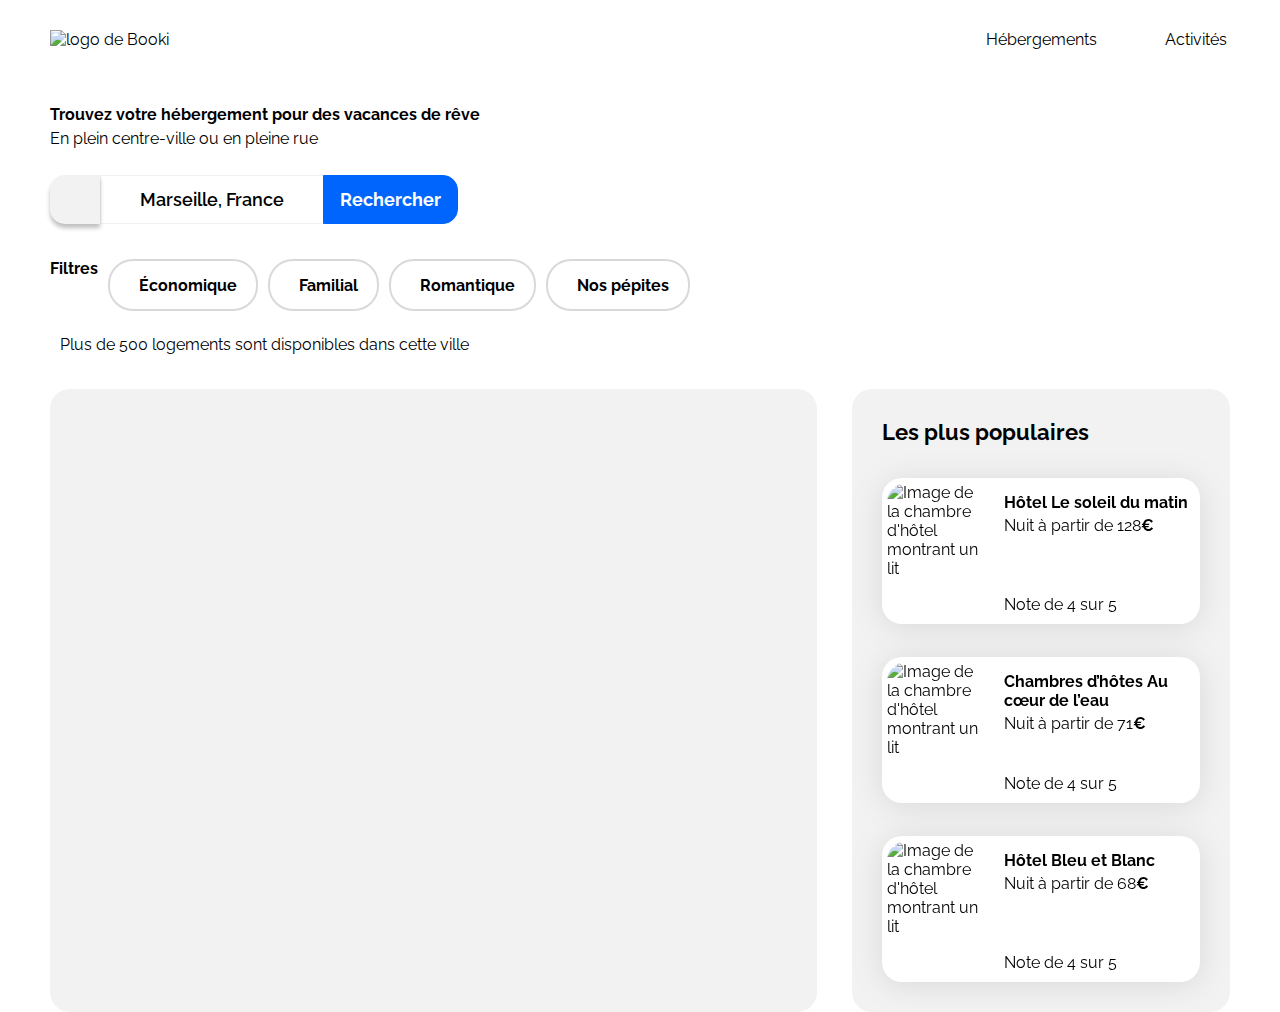
==== index.html @ de2d7300 "projet booki avec nav et hero" ====
<!DOCTYPE html>
<html lang="fr">
  <head>
    <meta charset="UTF-8" />
    <meta name="viewport" content="width=device-width, initial-scale=1.0" />
    <title>Booki</title>
    <link rel="preconnect" href="https://fonts.googleapis.com" />
    <link rel="preconnect" href="https://fonts.gstatic.com" crossorigin />
    <link
      href="https://fonts.googleapis.com/css2?family=Raleway:wght@400;500;700&display=swap"
      rel="stylesheet"
    />
    <link
      rel="stylesheet"
      href="https://cdnjs.cloudflare.com/ajax/libs/font-awesome/6.2.1/css/all.min.css"
      integrity="sha512-MV7K8+y+gLIBoVD59lQIYicR65iaqukzvf/nwasF0nqhPay5w/9lJmVM2hMDcnK1OnMGCdVK+iQrJ7lzPJQd1w=="
      crossorigin="anonymous"
      referrerpolicy="no-referrer"
    />
    <link rel="stylesheet" href="./css/style.css" />
  </head>

  <body>
    <div class="main-container">
      <header>
  <div class="logo-container">
    <img class="logo" src="images/logo/Booki.png" alt="logo de Booki" />
  </div>
    <nav>
      <a href="#">Hébergements</a>
      <a href="#">Activités</a>
    </nav>
</header>


      <main>
        <section class="hero">
          <div>
            <div class="hero-p">
              <p>
                <strong
                  >Trouvez votre hébergement pour des vacances de rêve</strong
                >
                <br />
                En plein centre-ville ou en pleine rue
              </p>
            </div>
            <div class="main-search-bar">
              <form action="get" class="searchbar" id="hero-form">
                <div class="search-bar-location">
                  <i
                    class="fa-solid fa-location-dot"
                    style="color: #000000"
                  ></i>
                </div>
                <div class="search-bar">
                  <input
                    class="search-input"
                    type="text"
                    id="search-input"
                    placeholder="Marseille, France"
                  />
                </div>
                <div class="search-button">
                  <button type="submit" class="search-bar-button">
                    <span>Rechercher</span>
                    <i class="fa-solid fa-magnifying-glass"></i>
                  </button>
                </div>
              </form>
            </div>
            <div class="filter">
              <div>
                <p><strong>Filtres</strong></p>
              </div>
              <div class="filter-element">
                <i
                  class="fa-solid fa-money-bill-wave"
                  style="color: #0065fc"
                ></i>
                <p><strong>Économique</strong></p>
              </div>
              <div class="filter-element">
                <i class="fa-solid fa-person" style="color: #0065fc"></i>
                <p><strong>Familial</strong></p>
              </div>
              <div class="filter-element">
                <i class="fa-solid fa-heart" style="color: #0065fc"></i>
                <p><strong>Romantique</strong></p>
              </div>
              <div class="filter-element">
                <i class="fa-solid fa-fire" style="color: #0065fc"></i>
                <p><strong>Nos pépites</strong></p>
              </div>
            </div>
          </div>
          <div class="filter-end">
            <i class="fa-solid fa-circle-info" style="color: #0065fc"></i>
            <p>Plus de 500 logements sont disponibles dans cette ville</p>
          </div>
        </section>
        <div class="hebergements-and-populaires">
          <section class="hebergements"></section>
          <section class="populaires">
            <div class="populaires-title">
              <h2 class="section-title">Les plus populaires</h2>
              <i class="fa-solid fa-chart-line" aria-hidden="true"></i>
            </div>
            <div class="populaires-cards">
              <article class="card">
                <img
                  src="./images/hebergements/emile-guillemot.jpg"
                  alt="Image de la chambre d'hôtel montrant un lit"
                />
                <div class="card-content">
                  <div class="card-txt">
                    <h3 class="card-title">Hôtel Le soleil du matin</h3>
                    <p class="card-subtitle">
                      Nuit à partir de 128<span class="euro">€</span>
                    </p>
                  </div>
                  <div class="card-rating">
                    <i class="fa-xs fa-solid fa-star" aria-hidden="true"></i>
                    <i class="fa-xs fa-solid fa-star" aria-hidden="true"></i>
                    <i class="fa-xs fa-solid fa-star" aria-hidden="true"></i>
                    <i class="fa-xs fa-solid fa-star" aria-hidden="true"></i>
                    <i
                      class="fa-xs fa-solid fa-star neutral-star"
                      aria-hidden="true"
                    ></i>
                    <span class="sr-only">Note de 4 sur 5</span>
                  </div>
                </div>
              </article>
              <article class="card">
                <img
                  src="./images/hebergements/aw-creative.jpg"
                  alt="Image de la chambre d'hôtel montrant un lit"
                />
                <div class="card-content">
                  <div class="card-txt">
                    <h3 class="card-title">
                      Chambres d’hôtes Au cœur de l’eau
                    </h3>
                    <p class="card-subtitle">
                      Nuit à partir de 71<span class="euro">€</span>
                    </p>
                  </div>
                  <div class="card-rating">
                    <i class="fa-xs fa-solid fa-star" aria-hidden="true"></i>
                    <i class="fa-xs fa-solid fa-star" aria-hidden="true"></i>
                    <i class="fa-xs fa-solid fa-star" aria-hidden="true"></i>
                    <i class="fa-xs fa-solid fa-star" aria-hidden="true"></i>
                    <i
                      class="fa-xs fa-solid fa-star neutral-star"
                      aria-hidden="true"
                    ></i>
                    <span class="sr-only">Note de 4 sur 5</span>
                  </div>
                </div>
              </article>
              <article class="card">
                <img
                  src="./images/hebergements/febrian-zakaria2.jpg"
                  alt="Image de la chambre d'hôtel montrant un lit"
                />
                <div class="card-content">
                  <div class="card-txt">
                    <h3 class="card-title">Hôtel Bleu et Blanc</h3>
                    <p class="card-subtitle">
                      Nuit à partir de 68<span class="euro">€</span>
                    </p>
                  </div>
                  <div class="card-rating">
                    <i class="fa-xs fa-solid fa-star" aria-hidden="true"></i>
                    <i class="fa-xs fa-solid fa-star" aria-hidden="true"></i>
                    <i class="fa-xs fa-solid fa-star" aria-hidden="true"></i>
                    <i class="fa-xs fa-solid fa-star" aria-hidden="true"></i>
                    <i
                      class="fa-xs fa-solid fa-star neutral-star"
                      aria-hidden="true"
                    ></i>
                    <span class="sr-only">Note de 4 sur 5</span>
                  </div>
                </div>
              </article>
            </div>
          </section>
        </div>
      </main>
      <footer></footer>
    </div>
  </body>
</html>
---- css/style.css ----
/****** General ***********/
* {
    font-family: 'Raleway', sans-serif;
    padding: 0;
    margin: 0;
}

:root {
    --main-color: #0065FC;
    --main-bg-color: #F2F2F2;
    --filter-bg-color: #DEEBFF;
}

.fa-solid {
    color: var(--main-color);
}

body {
    display: flex;
    justify-content: center;
}

.main-container {
    width: 100%;
    max-width: 1440px;
    padding: 0 50px;
    box-sizing: border-box;
}

.section-title {
    margin: 0;
    font-size: 22px;
}

.card {
    background-color: white;
    border-radius: 20px;
    padding: 5px;
    filter: drop-shadow(0px 3px 15px rgba(0, 0, 0, 0.1));
}

.card img {
    object-fit: cover;
}

.card-title {
    font-size: 16px;
}

.euro {
    font-weight: 700;
}

.neutralStar {
    color: var(--main-bg-color)
}

/****** Header ***********/

header {
    display: flex;
    justify-content: space-between;
    align-items: center;
    height: 4.938rem;
    padding-bottom: 1.5rem;
}

.logo-container {
    margin-right: 20px;
}

.logo {
    width: 100px;
}

nav {
    display: flex;
    align-items: flex-start;
    width: 244px;
}

nav a {
    
    text-decoration: none;
    color: black;
    margin-right: 4.25rem;
    position: relative;
    display: inline;

}

nav a:hover {
    color: var(--main-color);
    border-top: 2px solid var(--main-color);
}

/****** Hero ***********/

.hero-p {
    line-height: 1.5;
    padding-bottom: 1.5rem;
}

#hero-form {
    display: flex;
    border: none;
    outline: none;
}

.main-search-bar {
    padding-bottom: 2.188rem;
}

.search-bar {
    display: flex;
    background: var(--white, #FFF);
    border: none;
    
}

.search-bar-location {
    width: 50px;
    display: flex;
    border-radius: 15px 0 0 15px;
    background-color: var(--main-bg-color, #FFF);
    align-items: center;
    border-right: none;
    justify-content: center;
    box-shadow: 0px 4px 4px rgba(0, 0, 0, 0.25);
    z-index: 1;

}

.search-bar-button {
    display: flex;
    height: 3.0625rem;
    padding: 0.9375rem 1rem;
    align-items: center;
    gap: 0.625rem;
    font-size: 1.125rem;
    font-weight: bold;
    color: var(--white, #FFF);
    border-radius: 0rem 0.9375rem 0.9375rem 0rem;
    border: 1px solid var(--blue, #0065FC);
    background: var(--blue, #0065FC);
}

.search-input {
    font-size: 18px;
    font-weight: 600;
    border: 1px solid var(--main-bg-color);
    border-right: none;
}

.search-button i {
    display: none;
}

.search-input::placeholder {
    color: black;
    opacity: 1;
    text-align: center;
  }
  
/*input[placeholder="Marseille, France"]::placeholder {
    color: var(--black, #000) !important;
    text-align: center;
    font-size: 1.125rem;
    font-style: normal;
    font-weight: 700;
    line-height: normal;
    padding: 9px;
    box-sizing: border-box;
  }
  */
.filter {
    display: flex;
    gap: 10px;
    padding-bottom: 1.5rem;
}

.filter-element {
    display: inline-flex;
    align-items: center;
    padding: 0.25rem 1.1875rem;
    gap: 0.625rem;
    border-radius: 1.5625rem;
    border: 2px solid var(--grey-tint-2, #D9D9D9);
    height: 2.5rem;

}

.filter-end {
    display: flex;
    align-items: center;
    gap: 0.625rem;
    padding-bottom: 2.188rem;
}
/****** Hebergements And Populaires ***********/
.hebergements-and-populaires {
    display: flex;
    justify-content: space-between;
}

.hebergements-and-populaires section {
    background-color: var(--main-bg-color);
    border-radius: 20px;
    padding: 30px;
    box-sizing: border-box;
}

/****** Hebergements ***********/
.hebergements {
    width: 65%;
}

/****** Populaires ***********/
.populaires {
    width: 32%;
}

.populaires-title {
    display: flex;
    justify-content: space-between;
    align-items: center;
}

.populaires-cards .card {
    display: flex;
    margin-top: 33px;
}

.populaires-cards img {
    width: 33%;
    height: 136px;
    border-top-left-radius: 20px;
    border-bottom-left-radius: 20px;
}

.populaires-cards .card-content {
    width: 67%;
    padding-left: 15px;
    display: flex;
    flex-direction: column;
    justify-content: space-between;
    box-sizing: border-box;
}

.populaires-cards .card-title {
    margin-top: 10px;
    margin-bottom: 4px;
}

.populaires-cards .card-subtitle {
    margin: 0;
}

.populaires-cards .card-rating {
    margin-bottom: 5px;
}




/* Le code ci-dessous correspond à la version responsive uniquement */

/****** Media queries ***********/
/* Medium devices (tablets, less/equal than 1024px) */
@media (max-width: 1024px) {
    .hebergements-and-populaires {
        flex-direction: column;
    }

    .hebergements {
        width: 100%;
    }

    .populaires {
        width: 100%;
        margin-top: 50px;
    }

    .populaires-cards {
        display: flex;
        flex-direction: row;
        justify-content: space-between;
    }

    .populaires-cards .card {
        width: 30%;
    }

    .populaires-cards .card-title {
        font-size: 14px;
    }

    .populaires-cards .card-subtitle {
        font-size: 13px;
    }
}

/* Small devices (phones, less than 768px) */
@media (max-width: 767.98px) {
    /* ... */
}
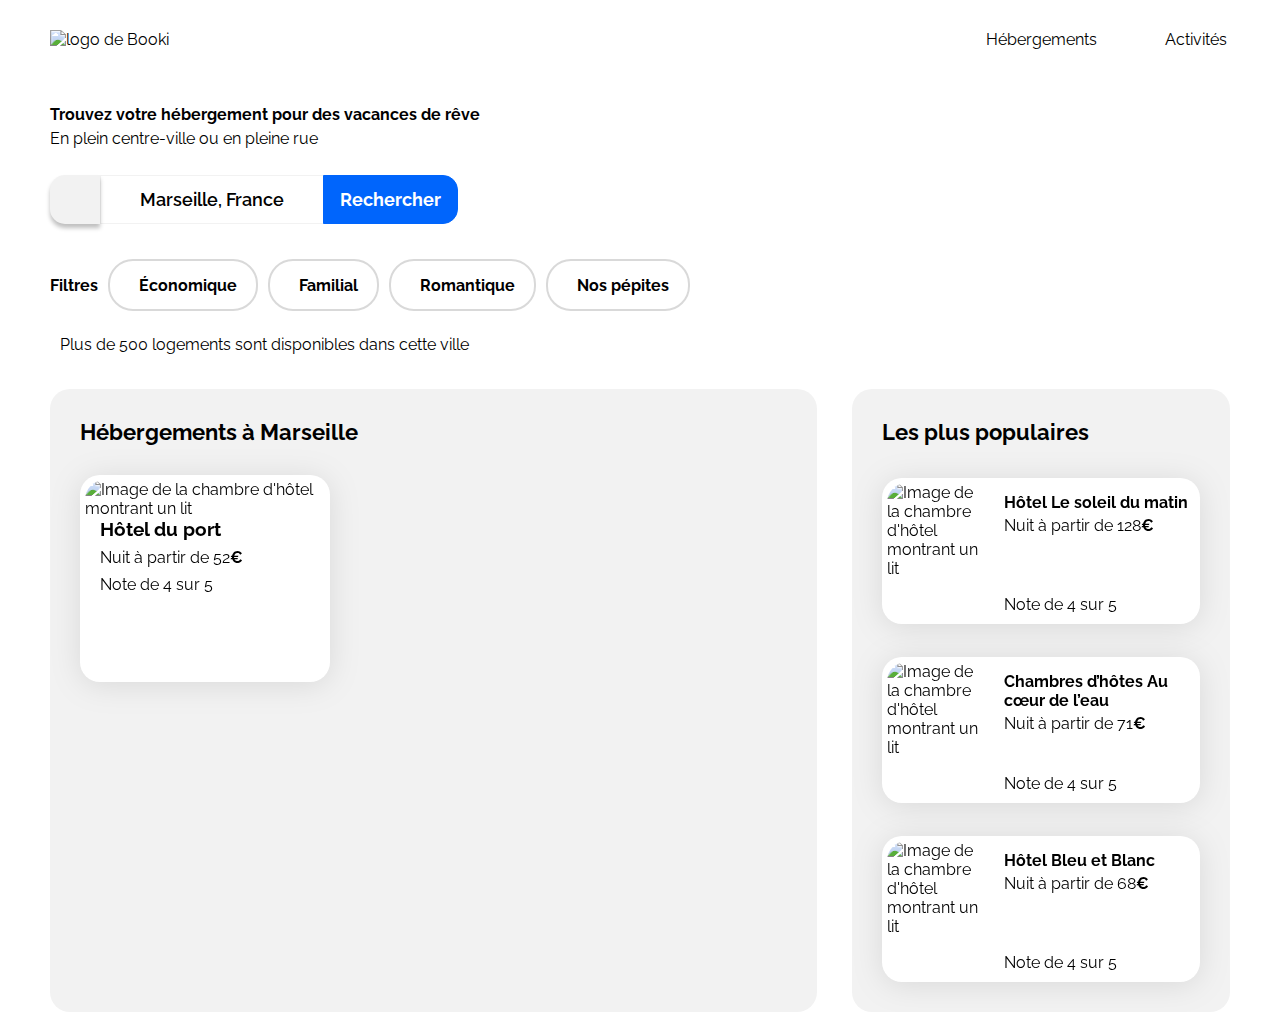
==== commit 84d14147: "add 1 item hebergement" ====
--- a/index.html
+++ b/index.html
@@ -32,7 +32,6 @@
     </nav>
 </header>
 
-
       <main>
         <section class="hero">
           <div>
@@ -99,8 +98,41 @@
             <p>Plus de 500 logements sont disponibles dans cette ville</p>
           </div>
         </section>
+
         <div class="hebergements-and-populaires">
-          <section class="hebergements"></section>
+          <section class="hebergements">
+            <div class="hebergements-title">
+              <h2 class="section-title">Hébergements à Marseille</h2>
+            </div>
+            <div class="hebergements-card">
+              <article class="hebergements-content">
+                <img
+                  src="./images/hebergements/fred-kleber.jpg"
+                  alt="Image de la chambre d'hôtel montrant un lit"
+                />
+                <div class="hebergements-car-content">
+                  <div class="hebergements-card-txt">
+                    <h3 class="hebergements-card-title">Hôtel du port</h3>
+                    <p class="hebergements-card-subtitle">
+                      Nuit à partir de 52<span class="euro">€</span>
+                    </p>
+                  </div>
+                  <div class="card-rating">
+                    <i class="fa-xs fa-solid fa-star" aria-hidden="true"></i>
+                    <i class="fa-xs fa-solid fa-star" aria-hidden="true"></i>
+                    <i class="fa-xs fa-solid fa-star" aria-hidden="true"></i>
+                    <i class="fa-xs fa-solid fa-star" aria-hidden="true"></i>
+                    <i
+                      class="fa-xs fa-solid fa-star neutral-star"
+                      aria-hidden="true"
+                    ></i>
+                    <span class="sr-only">Note de 4 sur 5</span>
+                  </div>
+                </div>
+              </article>
+            </div>
+             
+          </section>
           <section class="populaires">
             <div class="populaires-title">
               <h2 class="section-title">Les plus populaires</h2>
@@ -176,10 +208,7 @@
                     <i class="fa-xs fa-solid fa-star" aria-hidden="true"></i>
                     <i class="fa-xs fa-solid fa-star" aria-hidden="true"></i>
                     <i class="fa-xs fa-solid fa-star" aria-hidden="true"></i>
-                    <i
-                      class="fa-xs fa-solid fa-star neutral-star"
-                      aria-hidden="true"
-                    ></i>
+                    <i class="fa-xs fa-solid fa-star neutral-star" aria-hidden="true"></i>
                     <span class="sr-only">Note de 4 sur 5</span>
                   </div>
                 </div>
@@ -188,7 +217,9 @@
           </section>
         </div>
       </main>
-      <footer></footer>
+      <footer>
+
+      </footer>
     </div>
   </body>
 </html>
--- a/css/style.css
+++ b/css/style.css
@@ -177,6 +177,7 @@
     display: flex;
     gap: 10px;
     padding-bottom: 1.5rem;
+    align-items: center;
 }
 
 .filter-element {
@@ -259,8 +260,44 @@
     margin-bottom: 5px;
 }
 
-
-
+.hebergements-title {
+    padding-bottom: 1.875rem;
+    display: flex;
+    justify-content: space-between;
+    align-items: center;
+}
+
+.hebergements-card {
+    width: 15.625rem;
+    height: 12.953rem;
+    background-color: white;
+    border-radius: 20px;
+    padding: 5px;
+    filter: drop-shadow(0px 3px 15px rgba(0, 0, 0, 0.1));
+    gap: 1.875rem;
+}
+
+.hebergements-card img {
+    width: 15.646rem;
+    height: 7.75rem;
+    border-radius: 20px 20px 0 0;
+    object-fit: cover;
+}
+
+.hebergements-car-content {
+    margin-left: 0.938rem;
+}
+
+.hebergements-card-txt, .hebergements-card-title, .hebergements-card-subtitle {
+    margin-bottom: 0.5rem; 
+  }
+
+.hebergements-card {
+    display: flex;
+    flex-direction: row;
+    justify-content: space-between;
+    box-sizing: border-box;
+}
 
 /* Le code ci-dessous correspond à la version responsive uniquement */
 
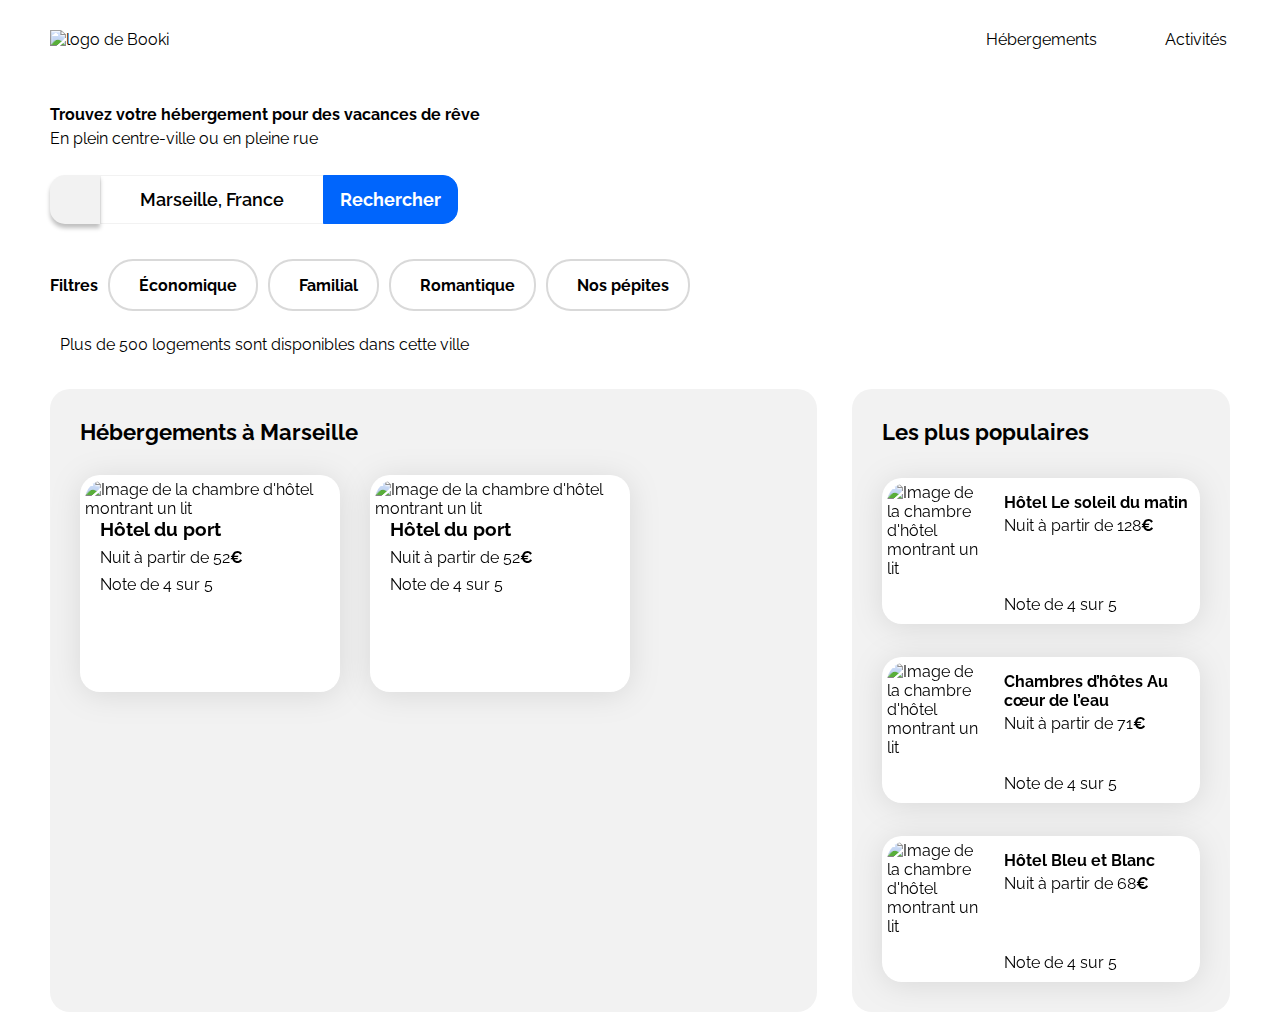
==== commit 3105ec20: "flex start with 2 box" ====
--- a/index.html
+++ b/index.html
@@ -23,14 +23,14 @@
   <body>
     <div class="main-container">
       <header>
-  <div class="logo-container">
-    <img class="logo" src="images/logo/Booki.png" alt="logo de Booki" />
-  </div>
-    <nav>
-      <a href="#">Hébergements</a>
-      <a href="#">Activités</a>
-    </nav>
-</header>
+        <div class="logo-container">
+          <img class="logo" src="images/logo/Booki.png" alt="logo de Booki" />
+        </div>
+        <nav>
+          <a href="#">Hébergements</a>
+          <a href="#">Activités</a>
+        </nav>
+      </header>
 
       <main>
         <section class="hero">
@@ -104,6 +104,7 @@
             <div class="hebergements-title">
               <h2 class="section-title">Hébergements à Marseille</h2>
             </div>
+        <div class="flex-card">
             <div class="hebergements-card">
               <article class="hebergements-content">
                 <img
@@ -131,8 +132,37 @@
                 </div>
               </article>
             </div>
-             
+
+            <div class="hebergements-card">
+              <article class="hebergements-content">
+                <img
+                  src="./images/hebergements/fred-kleber.jpg"
+                  alt="Image de la chambre d'hôtel montrant un lit"
+                />
+                <div class="hebergements-car-content">
+                  <div class="hebergements-card-txt">
+                    <h3 class="hebergements-card-title">Hôtel du port</h3>
+                    <p class="hebergements-card-subtitle">
+                      Nuit à partir de 52<span class="euro">€</span>
+                    </p>
+                  </div>
+                  <div class="card-rating">
+                    <i class="fa-xs fa-solid fa-star" aria-hidden="true"></i>
+                    <i class="fa-xs fa-solid fa-star" aria-hidden="true"></i>
+                    <i class="fa-xs fa-solid fa-star" aria-hidden="true"></i>
+                    <i class="fa-xs fa-solid fa-star" aria-hidden="true"></i>
+                    <i
+                      class="fa-xs fa-solid fa-star neutral-star"
+                      aria-hidden="true"
+                    ></i>
+                    <span class="sr-only">Note de 4 sur 5</span>
+                  </div>
+                </div>
+            </div>
+              </article>
+            </div>
           </section>
+
           <section class="populaires">
             <div class="populaires-title">
               <h2 class="section-title">Les plus populaires</h2>
@@ -208,7 +238,10 @@
                     <i class="fa-xs fa-solid fa-star" aria-hidden="true"></i>
                     <i class="fa-xs fa-solid fa-star" aria-hidden="true"></i>
                     <i class="fa-xs fa-solid fa-star" aria-hidden="true"></i>
-                    <i class="fa-xs fa-solid fa-star neutral-star" aria-hidden="true"></i>
+                    <i
+                      class="fa-xs fa-solid fa-star neutral-star"
+                      aria-hidden="true"
+                    ></i>
                     <span class="sr-only">Note de 4 sur 5</span>
                   </div>
                 </div>
@@ -217,9 +250,7 @@
           </section>
         </div>
       </main>
-      <footer>
-
-      </footer>
+      <footer></footer>
     </div>
   </body>
 </html>
--- a/css/style.css
+++ b/css/style.css
@@ -261,13 +261,14 @@
 }
 
 .hebergements-title {
+    width: 50.688rem;
     padding-bottom: 1.875rem;
-    display: flex;
-    justify-content: space-between;
     align-items: center;
 }
 
 .hebergements-card {
+    display: flex;
+    flex-wrap: wrap;
     width: 15.625rem;
     height: 12.953rem;
     background-color: white;
@@ -296,9 +297,18 @@
     display: flex;
     flex-direction: row;
     justify-content: space-between;
-    box-sizing: border-box;
-}
-
+}
+
+.hebergement-contents {
+    display: flex;
+    flex-direction: row;
+    justify-content: space-between;
+}
+
+.flex-card {
+    display: flex;
+    gap: 30px;
+}
 /* Le code ci-dessous correspond à la version responsive uniquement */
 
 /****** Media queries ***********/
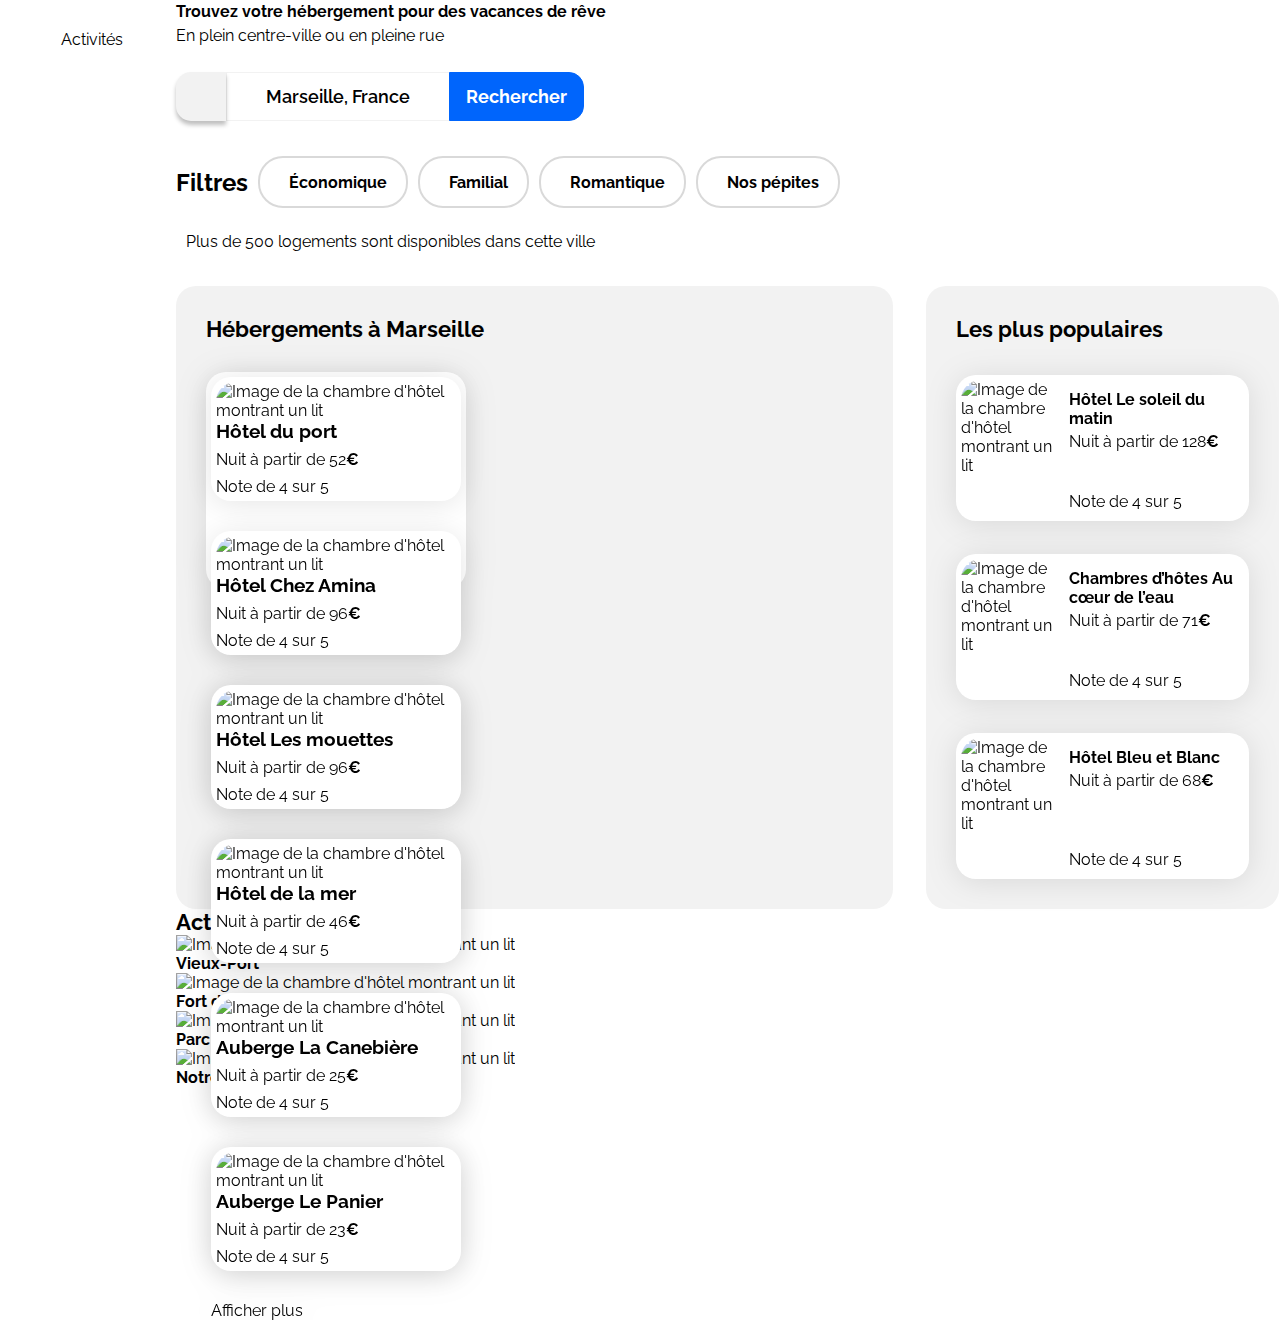
==== commit f19f7f0a: "desktop version" ====
--- a/index.html
+++ b/index.html
@@ -21,18 +21,18 @@
   </head>
 
   <body>
-    <div class="main-container">
-      <header>
-        <div class="logo-container">
-          <img class="logo" src="images/logo/Booki.png" alt="logo de Booki" />
-        </div>
-        <nav>
-          <a href="#">Hébergements</a>
-          <a href="#">Activités</a>
-        </nav>
-      </header>
-
-      <main>
+    <header>
+      <div class="logo-container">
+        <img class="logo" src="images/logo/Booki.png" alt="logo de Booki" />
+      </div>
+      <nav>
+        <a class="active" href="#">Hébergements</a>
+        <a href="#">Activités</a>
+      </nav>
+    </header>
+
+    <main>
+      <div class="main-container">
         <section class="hero">
           <div>
             <div class="hero-p">
@@ -69,9 +69,7 @@
               </form>
             </div>
             <div class="filter">
-              <div>
-                <p><strong>Filtres</strong></p>
-              </div>
+              <h2>Filtres</h2>
               <div class="filter-element">
                 <i
                   class="fa-solid fa-money-bill-wave"
@@ -94,7 +92,7 @@
             </div>
           </div>
           <div class="filter-end">
-            <i class="fa-solid fa-circle-info" style="color: #0065fc"></i>
+            <i class="fa-solid fa-info" style="color: #0065fc"></i>
             <p>Plus de 500 logements sont disponibles dans cette ville</p>
           </div>
         </section>
@@ -104,65 +102,164 @@
             <div class="hebergements-title">
               <h2 class="section-title">Hébergements à Marseille</h2>
             </div>
-        <div class="flex-card">
             <div class="hebergements-card">
-              <article class="hebergements-content">
+              <article class="card">
                 <img
                   src="./images/hebergements/fred-kleber.jpg"
                   alt="Image de la chambre d'hôtel montrant un lit"
                 />
-                <div class="hebergements-car-content">
-                  <div class="hebergements-card-txt">
+                <div class="card-content">
+                  <div class="card-txt">
                     <h3 class="hebergements-card-title">Hôtel du port</h3>
                     <p class="hebergements-card-subtitle">
                       Nuit à partir de 52<span class="euro">€</span>
                     </p>
                   </div>
-                  <div class="card-rating">
-                    <i class="fa-xs fa-solid fa-star" aria-hidden="true"></i>
-                    <i class="fa-xs fa-solid fa-star" aria-hidden="true"></i>
-                    <i class="fa-xs fa-solid fa-star" aria-hidden="true"></i>
-                    <i class="fa-xs fa-solid fa-star" aria-hidden="true"></i>
-                    <i
-                      class="fa-xs fa-solid fa-star neutral-star"
-                      aria-hidden="true"
-                    ></i>
-                    <span class="sr-only">Note de 4 sur 5</span>
-                  </div>
-                </div>
-              </article>
-            </div>
-
-            <div class="hebergements-card">
-              <article class="hebergements-content">
-                <img
-                  src="./images/hebergements/fred-kleber.jpg"
-                  alt="Image de la chambre d'hôtel montrant un lit"
-                />
-                <div class="hebergements-car-content">
-                  <div class="hebergements-card-txt">
-                    <h3 class="hebergements-card-title">Hôtel du port</h3>
-                    <p class="hebergements-card-subtitle">
-                      Nuit à partir de 52<span class="euro">€</span>
-                    </p>
-                  </div>
-                  <div class="card-rating">
-                    <i class="fa-xs fa-solid fa-star" aria-hidden="true"></i>
-                    <i class="fa-xs fa-solid fa-star" aria-hidden="true"></i>
-                    <i class="fa-xs fa-solid fa-star" aria-hidden="true"></i>
-                    <i class="fa-xs fa-solid fa-star" aria-hidden="true"></i>
-                    <i
-                      class="fa-xs fa-solid fa-star neutral-star"
-                      aria-hidden="true"
-                    ></i>
-                    <span class="sr-only">Note de 4 sur 5</span>
-                  </div>
-                </div>
-            </div>
-              </article>
+                  <div class="hebergements-card-rating">
+                    <i class="fa-xs fa-solid fa-star" aria-hidden="true"></i>
+                    <i class="fa-xs fa-solid fa-star" aria-hidden="true"></i>
+                    <i class="fa-xs fa-solid fa-star" aria-hidden="true"></i>
+                    <i class="fa-xs fa-solid fa-star" aria-hidden="true"></i>
+                    <i
+                      class="fa-xs fa-solid fa-star neutral-star"
+                      aria-hidden="true"
+                    ></i>
+                    <span class="sr-only">Note de 4 sur 5</span>
+                  </div>
+                </div>
+              </article>
+
+              <article class="card">
+                <img
+                  src="./images/hebergements/febrian-zakaria.jpg"
+                  alt="Image de la chambre d'hôtel montrant un lit"
+                />
+                <div class="card-content">
+                  <div class="card-txt">
+                    <h3 class="hebergements-card-title">Hôtel Chez Amina</h3>
+                    <p class="hebergements-card-subtitle">
+                      Nuit à partir de 96<span class="euro">€</span>
+                    </p>
+                  </div>
+                  <div class="hebergements-card-rating">
+                    <i class="fa-xs fa-solid fa-star" aria-hidden="true"></i>
+                    <i class="fa-xs fa-solid fa-star" aria-hidden="true"></i>
+                    <i class="fa-xs fa-solid fa-star" aria-hidden="true"></i>
+                    <i class="fa-xs fa-solid fa-star" aria-hidden="true"></i>
+                    <i
+                      class="fa-xs fa-solid fa-star neutral-star"
+                      aria-hidden="true"
+                    ></i>
+                    <span class="sr-only">Note de 4 sur 5</span>
+                  </div>
+                </div>
+              </article>
+              <article class="card">
+                <img
+                  src="./images/hebergements/reisetopia.jpg"
+                  alt="Image de la chambre d'hôtel montrant un lit"
+                />
+                <div class="card-content">
+                  <div class="card-txt">
+                    <h3 class="hebergements-card-title">Hôtel Les mouettes</h3>
+                    <p class="hebergements-card-subtitle">
+                      Nuit à partir de 96<span class="euro">€</span>
+                    </p>
+                  </div>
+                  <div class="hebergements-card-rating">
+                    <i class="fa-xs fa-solid fa-star" aria-hidden="true"></i>
+                    <i class="fa-xs fa-solid fa-star" aria-hidden="true"></i>
+                    <i class="fa-xs fa-solid fa-star" aria-hidden="true"></i>
+                    <i class="fa-xs fa-solid fa-star" aria-hidden="true"></i>
+                    <i
+                      class="fa-xs fa-solid fa-star neutral-star"
+                      aria-hidden="true"
+                    ></i>
+                    <span class="sr-only">Note de 4 sur 5</span>
+                  </div>
+                </div>
+              </article>
+              <article class="card">
+                <img
+                  src="./images/hebergements/annie-spratt.jpg"
+                  alt="Image de la chambre d'hôtel montrant un lit"
+                />
+                <div class="card-content">
+                  <div class="card-txt">
+                    <h3 class="hebergements-card-title">Hôtel de la mer</h3>
+                    <p class="hebergements-card-subtitle">
+                      Nuit à partir de 46<span class="euro">€</span>
+                    </p>
+                  </div>
+                  <div class="hebergements-card-rating">
+                    <i class="fa-xs fa-solid fa-star" aria-hidden="true"></i>
+                    <i class="fa-xs fa-solid fa-star" aria-hidden="true"></i>
+                    <i class="fa-xs fa-solid fa-star" aria-hidden="true"></i>
+                    <i class="fa-xs fa-solid fa-star" aria-hidden="true"></i>
+                    <i
+                      class="fa-xs fa-solid fa-star neutral-star"
+                      aria-hidden="true"
+                    ></i>
+                    <span class="sr-only">Note de 4 sur 5</span>
+                  </div>
+                </div>
+              </article>
+              <article class="card">
+                <img
+                  src="./images/hebergements/marcus-loke.jpg"
+                  alt="Image de la chambre d'hôtel montrant un lit"
+                />
+                <div class="card-content">
+                  <div class="card-txt">
+                    <h3 class="hebergements-card-title">
+                      Auberge La Canebière
+                    </h3>
+                    <p class="hebergements-card-subtitle">
+                      Nuit à partir de 25<span class="euro">€</span>
+                    </p>
+                  </div>
+                  <div class="hebergements-card-rating">
+                    <i class="fa-xs fa-solid fa-star" aria-hidden="true"></i>
+                    <i class="fa-xs fa-solid fa-star" aria-hidden="true"></i>
+                    <i class="fa-xs fa-solid fa-star" aria-hidden="true"></i>
+                    <i class="fa-xs fa-solid fa-star" aria-hidden="true"></i>
+                    <i
+                      class="fa-xs fa-solid fa-star neutral-star"
+                      aria-hidden="true"
+                    ></i>
+                    <span class="sr-only">Note de 4 sur 5</span>
+                  </div>
+                </div>
+              </article>
+              <article class="card">
+                <img
+                  src="./images/hebergements/nicate-lee.jpg"
+                  alt="Image de la chambre d'hôtel montrant un lit"
+                />
+                <div class="card-content">
+                  <div class="card-txt">
+                    <h3 class="hebergements-card-title">Auberge Le Panier</h3>
+                    <p class="hebergements-card-subtitle">
+                      Nuit à partir de 23<span class="euro">€</span>
+                    </p>
+                  </div>
+                  <div class="hebergements-card-rating">
+                    <i class="fa-xs fa-solid fa-star" aria-hidden="true"></i>
+                    <i class="fa-xs fa-solid fa-star" aria-hidden="true"></i>
+                    <i class="fa-xs fa-solid fa-star" aria-hidden="true"></i>
+                    <i class="fa-xs fa-solid fa-star" aria-hidden="true"></i>
+                    <i
+                      class="fa-xs fa-solid fa-star neutral-star"
+                      aria-hidden="true"
+                    ></i>
+                    <span class="sr-only">Note de 4 sur 5</span>
+                  </div>
+                </div>
+              </article>
+
+              <a class="more">Afficher plus</a>
             </div>
           </section>
-
           <section class="populaires">
             <div class="populaires-title">
               <h2 class="section-title">Les plus populaires</h2>
@@ -249,8 +346,87 @@
             </div>
           </section>
         </div>
-      </main>
-      <footer></footer>
-    </div>
+        <div class="activity">
+          <section class="activity-marseille">
+            <div class="activity-title">
+              <h2 class="section-title">Activités à Marseille</h2>
+            </div>
+            <div class="div-activity-card">
+              <article class="activity-card">
+                <img
+                  src="./images/activites/reno-laithienne.jpg"
+                  alt="Image de la chambre d'hôtel montrant un lit"
+                />
+                <div class="card-content">
+                  <div class="card-txt">
+                    <h3 class="card-title">Vieux-Port</h3>
+                  </div>
+                </div>
+              </article>
+              <article class="activity-card">
+                <img
+                  src="./images/activites/paul-hermann.jpg"
+                  alt="Image de la chambre d'hôtel montrant un lit"
+                />
+                <div class="card-content">
+                  <div class="card-txt">
+                    <h3 class="card-title">Fort de Pomègues</h3>
+                  </div>
+                </div>
+              </article>
+              <article class="activity-card">
+                <img
+                  src="./images/activites/kilyan-sockalingum.jpg"
+                  alt="Image de la chambre d'hôtel montrant un lit"
+                />
+                <div class="card-content">
+                  <div class="card-txt">
+                    <h3 class="card-title">Parc national des Calanques</h3>
+                  </div>
+                </div>
+              </article>
+              <article class="activity-card">
+                <img
+                  src="./images/activites/florian-wehde.jpg"
+                  alt="Image de la chambre d'hôtel montrant un lit"
+                />
+                <div class="card-content">
+                  <div class="card-txt">
+                    <h3 class="card-title">Notre-Dame-de-la-Garde</h3>
+                  </div>
+                </div>
+              </article>
+            </div>
+          </section>
+        </div>
+      </div>
+    </main>
+
+    <footer>
+      <div class="footer-section">
+        <div class="footer-content">
+          <div class="footer-txt">
+            <h3 class="footer-title">À propos</h3>
+            <p class="footer-subtitle">Fonctionnement du site</p>
+            <p class="footer-subtitle">Conditions générales</p>
+            <p class="footer-subtitle">Données et confidentialité</p>
+          </div>
+        </div>
+        <div class="footer-content">
+          <div class="footer-txt">
+            <h3 class="footer-title">Nos hébergements</h3>
+            <p class="footer-subtitle">Charte qualité</p>
+            <p class="footer-subtitle">Proposer votre hôtel</p>
+          </div>
+        </div>
+        <div class="footer-content">
+          <div class="footer-txt">
+            <h3 class="footer-title">Assistance</h3>
+            <p class="footer-subtitle">Centre d’aide</p>
+            <p class="footer-subtitle">Nous contacter</p>
+          </div>
+        </div>
+      </div>
+    </footer>
   </body>
 </html>
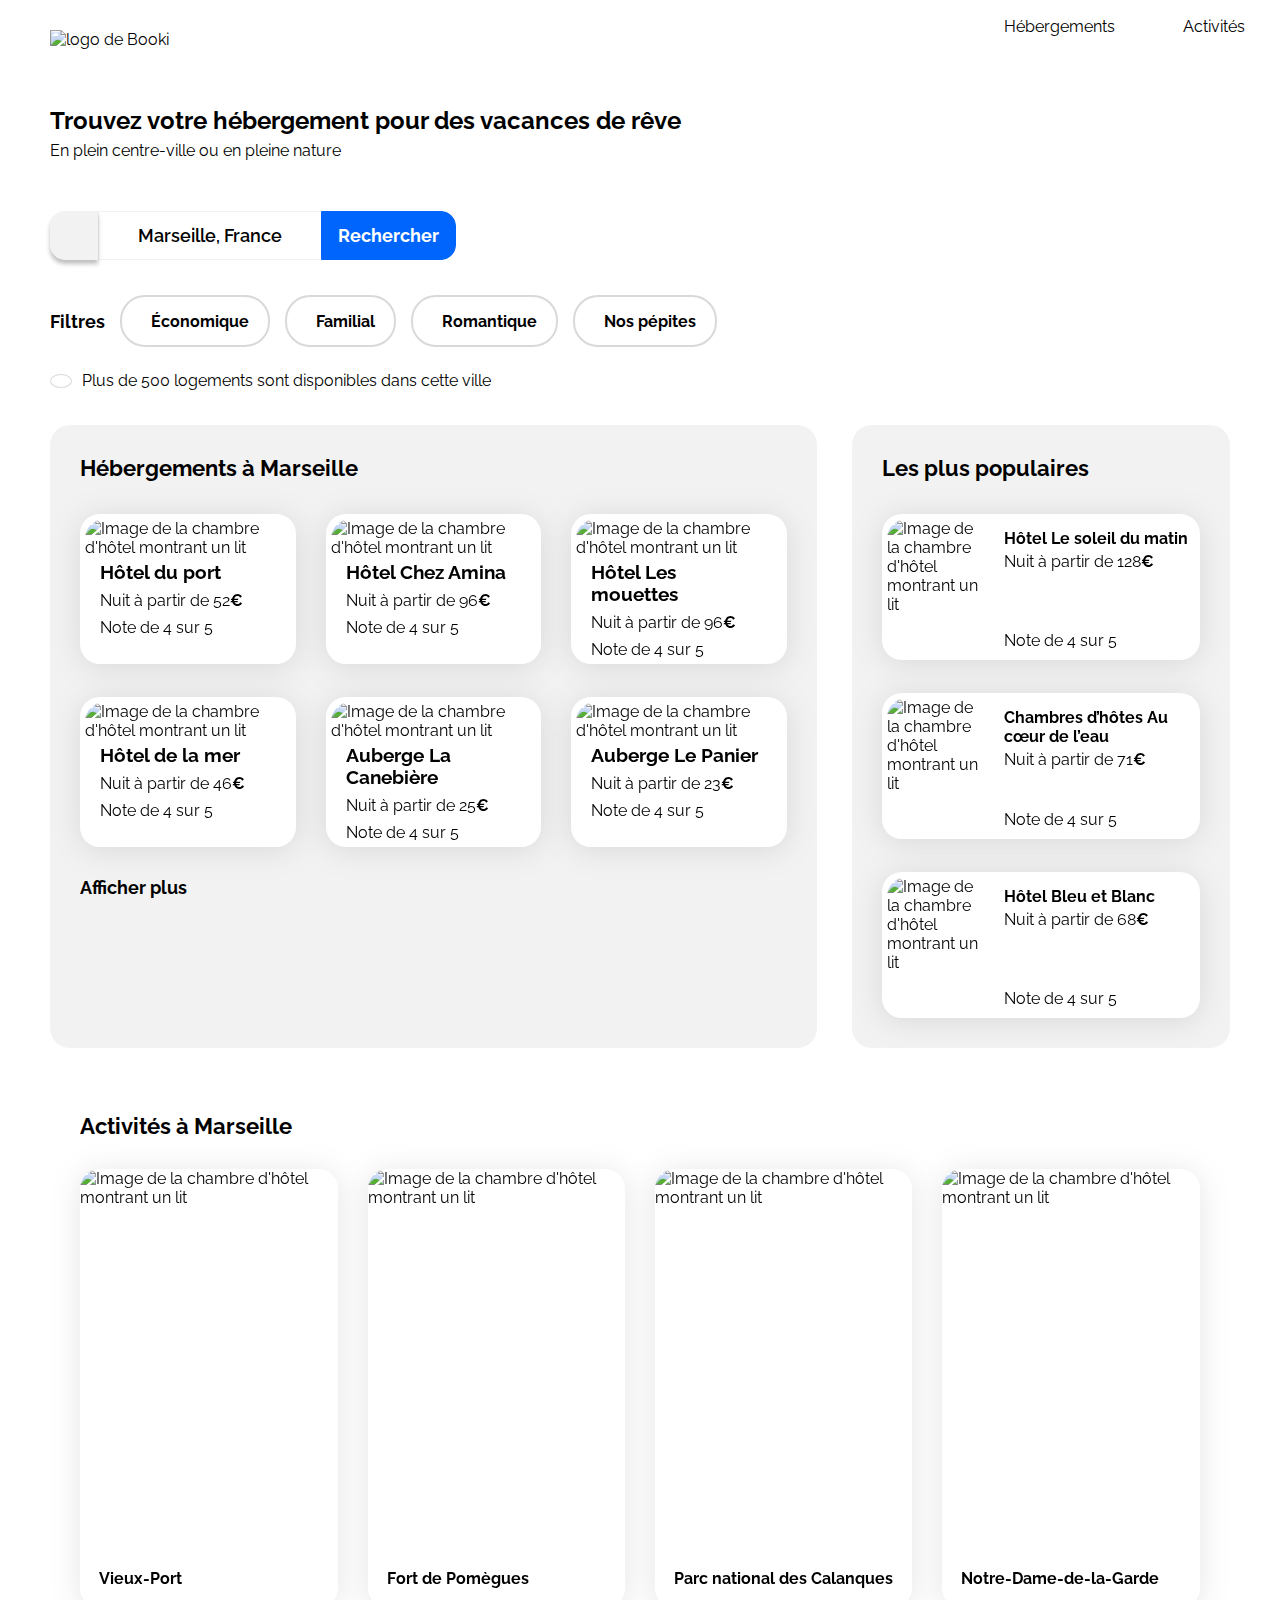
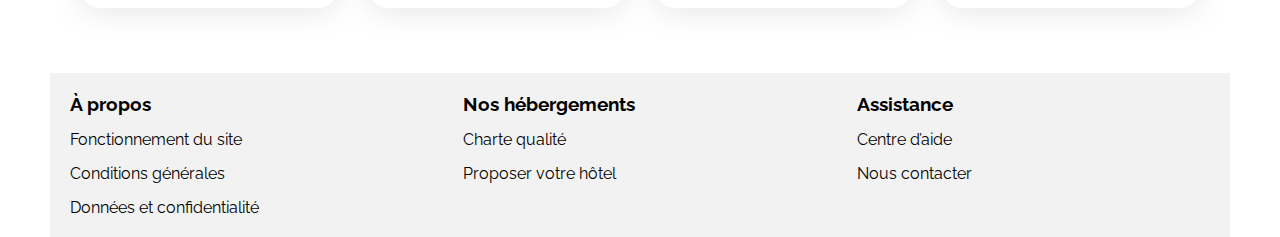
==== commit ffb1e305: "responsive code added" ====
--- a/index.html
+++ b/index.html
@@ -26,7 +26,7 @@
         <img class="logo" src="images/logo/Booki.png" alt="logo de Booki" />
       </div>
       <nav>
-        <a class="active" href="#">Hébergements</a>
+        <a href="#">Hébergements</a>
         <a href="#">Activités</a>
       </nav>
     </header>
@@ -36,35 +36,36 @@
         <section class="hero">
           <div>
             <div class="hero-p">
-              <p>
-                <strong
-                  >Trouvez votre hébergement pour des vacances de rêve</strong
-                >
-                <br />
-                En plein centre-ville ou en pleine rue
-              </p>
+              <h2>Trouvez votre hébergement pour des vacances de rêve</h2>
+              <p>En plein centre-ville ou en pleine nature</p>
             </div>
             <div class="main-search-bar">
-              <form action="get" class="searchbar" id="hero-form">
+              <form action="#" class="searchbar" id="hero-form">
                 <div class="search-bar-location">
                   <i
                     class="fa-solid fa-location-dot"
                     style="color: #000000"
                   ></i>
                 </div>
-                <div class="search-bar">
-                  <input
-                    class="search-input"
-                    type="text"
-                    id="search-input"
-                    placeholder="Marseille, France"
-                  />
-                </div>
-                <div class="search-button">
-                  <button type="submit" class="search-bar-button">
-                    <span>Rechercher</span>
-                    <i class="fa-solid fa-magnifying-glass"></i>
-                  </button>
+                <div class="search-container">
+                  <div class="search-bar">
+                    <input
+                      class="search-input"
+                      type="text"
+                      id="search-input"
+                      placeholder="Marseille, France"
+                    />
+                  </div>
+
+                  <div class="search-button">
+                    <button type="submit" class="search-bar-button">
+                      <span>Rechercher</span>
+                      <i
+                        class="fa-solid fa-magnifying-glass"
+                        style="color: white"
+                      ></i>
+                    </button>
+                  </div>
                 </div>
               </form>
             </div>
--- a/css/style.css
+++ b/css/style.css
@@ -1,352 +1,636 @@
 /****** General ***********/
 * {
-    font-family: 'Raleway', sans-serif;
-    padding: 0;
-    margin: 0;
+  font-family: "Raleway", sans-serif;
+  padding: 0;
+  margin: 0;
 }
 
 :root {
-    --main-color: #0065FC;
-    --main-bg-color: #F2F2F2;
-    --filter-bg-color: #DEEBFF;
+  --main-color: #0065fc;
+  --main-bg-color: #f2f2f2;
+  --filter-bg-color: #deebff;
 }
 
 .fa-solid {
-    color: var(--main-color);
+  color: var(--main-color);
 }
 
 body {
-    display: flex;
-    justify-content: center;
+  justify-content: center;
 }
 
 .main-container {
-    width: 100%;
-    max-width: 1440px;
-    padding: 0 50px;
-    box-sizing: border-box;
+  width: 100%;
+  max-width: 1440px;
+  padding: 0 50px;
+  box-sizing: border-box;
+  margin: 0 auto;
 }
 
 .section-title {
-    margin: 0;
-    font-size: 22px;
+  margin: 0;
+  font-size: 22px;
 }
 
 .card {
-    background-color: white;
-    border-radius: 20px;
-    padding: 5px;
-    filter: drop-shadow(0px 3px 15px rgba(0, 0, 0, 0.1));
+  background-color: white;
+  border-radius: 20px;
+  padding: 5px;
+  filter: drop-shadow(0px 3px 15px rgba(0, 0, 0, 0.1));
 }
 
 .card img {
-    object-fit: cover;
+  object-fit: cover;
 }
 
 .card-title {
-    font-size: 16px;
+  font-size: 16px;
 }
 
 .euro {
-    font-weight: 700;
-}
-
-.neutralStar {
-    color: var(--main-bg-color)
+  font-weight: 700;
+}
+
+.neutral-star {
+  color: var(--main-bg-color);
 }
 
 /****** Header ***********/
 
 header {
-    display: flex;
-    justify-content: space-between;
-    align-items: center;
-    height: 4.938rem;
-    padding-bottom: 1.5rem;
+  display: flex;
+  justify-content: space-between;
+  height: 4.938rem;
+  padding-bottom: 1.5rem;
+  max-width: 1440px;
+  margin: 0 auto;
 }
 
 .logo-container {
-    margin-right: 20px;
+  padding: 1.875rem 3.125rem;
+  margin-right: 20px;
 }
 
 .logo {
-    width: 100px;
+  width: 3.81813rem;
 }
 
 nav {
-    display: flex;
-    align-items: flex-start;
-    width: 244px;
+  display: flex;
+  padding: 0rem 2.1875rem;
+  gap: 4.25rem;
 }
 
 nav a {
-    
-    text-decoration: none;
-    color: black;
-    margin-right: 4.25rem;
-    position: relative;
-    display: inline;
-
+  text-decoration: none;
+  color: black;
+  border-top: 3px solid white;
+  padding-top: 0.88rem;
 }
 
 nav a:hover {
-    color: var(--main-color);
-    border-top: 2px solid var(--main-color);
+  color: var(--main-color);
+  border-top: 3px solid var(--main-color);
+  border-bottom: 0;
 }
 
 /****** Hero ***********/
 
 .hero-p {
-    line-height: 1.5;
-    padding-bottom: 1.5rem;
+  line-height: 1.5;
+  padding-bottom: 1.5rem;
+}
+
+.hero-p p {
+  padding-bottom: 1.5rem;
 }
 
 #hero-form {
-    display: flex;
-    border: none;
-    outline: none;
+  display: flex;
+  border: none;
+  outline: none;
 }
 
 .main-search-bar {
-    padding-bottom: 2.188rem;
-}
-
+  padding-bottom: 2.188rem;
+}
+
+.search-container {
+  width: 100%;
+  display: flex;
+}
 .search-bar {
-    display: flex;
-    background: var(--white, #FFF);
-    border: none;
-    
+  display: flex;
+  background: var(--white, #fff);
+  border: none;
 }
 
 .search-bar-location {
-    width: 50px;
-    display: flex;
-    border-radius: 15px 0 0 15px;
-    background-color: var(--main-bg-color, #FFF);
-    align-items: center;
-    border-right: none;
-    justify-content: center;
-    box-shadow: 0px 4px 4px rgba(0, 0, 0, 0.25);
-    z-index: 1;
-
+  width: 50px;
+  display: flex;
+  border-radius: 15px 0 0 15px;
+  background-color: var(--main-bg-color, #fff);
+  align-items: center;
+  border-right: none;
+  justify-content: center;
+  box-shadow: 0px 4px 4px rgba(0, 0, 0, 0.25);
+  z-index: 1;
 }
 
 .search-bar-button {
-    display: flex;
-    height: 3.0625rem;
-    padding: 0.9375rem 1rem;
-    align-items: center;
-    gap: 0.625rem;
-    font-size: 1.125rem;
-    font-weight: bold;
-    color: var(--white, #FFF);
-    border-radius: 0rem 0.9375rem 0.9375rem 0rem;
-    border: 1px solid var(--blue, #0065FC);
-    background: var(--blue, #0065FC);
+  display: flex;
+  height: 3.0625rem;
+  padding: 0.9375rem 1rem;
+  align-items: center;
+  gap: 0.625rem;
+  font-size: 1.125rem;
+  font-weight: bold;
+  color: var(--white, #fff);
+  border-radius: 0rem 0.9375rem 0.9375rem 0rem;
+  border: 1px solid var(--blue, #0065fc);
+  background: var(--blue, #0065fc);
+  cursor: pointer;
 }
 
 .search-input {
-    font-size: 18px;
-    font-weight: 600;
-    border: 1px solid var(--main-bg-color);
-    border-right: none;
+  font-size: 18px;
+  font-weight: 600;
+  border: 1px solid var(--main-bg-color);
+  border-right: none;
 }
 
 .search-button i {
-    display: none;
+  display: none;
 }
 
 .search-input::placeholder {
-    color: black;
-    opacity: 1;
-    text-align: center;
-  }
-  
-/*input[placeholder="Marseille, France"]::placeholder {
-    color: var(--black, #000) !important;
-    text-align: center;
-    font-size: 1.125rem;
-    font-style: normal;
-    font-weight: 700;
-    line-height: normal;
-    padding: 9px;
-    box-sizing: border-box;
-  }
-  */
+  color: black;
+  opacity: 1;
+  text-align: center;
+}
+
+.search-input {
+  text-align: center;
+}
+
 .filter {
-    display: flex;
-    gap: 10px;
-    padding-bottom: 1.5rem;
-    align-items: center;
+  display: flex;
+  flex-wrap: wrap;
+  gap: 0.94rem;
+  padding-bottom: 1.5rem;
+  align-items: center;
+}
+
+.filter h2 {
+  font-size: 18px;
 }
 
 .filter-element {
-    display: inline-flex;
-    align-items: center;
-    padding: 0.25rem 1.1875rem;
-    gap: 0.625rem;
-    border-radius: 1.5625rem;
-    border: 2px solid var(--grey-tint-2, #D9D9D9);
-    height: 2.5rem;
-
+  display: inline-flex;
+  align-items: center;
+  padding: 0.25rem 1.1875rem;
+  gap: 0.625rem;
+  border-radius: 1.5625rem;
+  border: 2px solid var(--grey-tint-2, #d9d9d9);
+  height: 2.5rem;
 }
 
 .filter-end {
-    display: flex;
-    align-items: center;
-    gap: 0.625rem;
-    padding-bottom: 2.188rem;
+  display: flex;
+  align-items: center;
+  gap: 0.625rem;
+  padding-bottom: 2.188rem;
+}
+
+.filter-end i {
+  border: 1px solid #d9d9d9;
+  border-radius: 50%;
+  padding: 6px 10px 6px 10px;
+}
+.filter-element:hover {
+  background-color: #deebff;
+  cursor: pointer;
 }
 /****** Hebergements And Populaires ***********/
 .hebergements-and-populaires {
-    display: flex;
-    justify-content: space-between;
+  display: flex;
+  justify-content: space-between;
 }
 
 .hebergements-and-populaires section {
-    background-color: var(--main-bg-color);
-    border-radius: 20px;
-    padding: 30px;
-    box-sizing: border-box;
+  border-radius: 20px;
+  padding: 30px;
+  box-sizing: border-box;
 }
 
 /****** Hebergements ***********/
 .hebergements {
-    width: 65%;
+  width: 65%;
+  background-color: var(--main-bg-color);
 }
 
 /****** Populaires ***********/
 .populaires {
-    width: 32%;
-}
-
-.populaires-title {
-    display: flex;
-    justify-content: space-between;
-    align-items: center;
+  width: 32%;
+  background-color: var(--main-bg-color);
+}
+
+.populaires-title,
+.herbergements-title {
+  display: flex;
+  justify-content: space-between;
+  align-items: center;
 }
 
 .populaires-cards .card {
-    display: flex;
-    margin-top: 33px;
+  display: flex;
+  margin-top: 33px;
 }
 
 .populaires-cards img {
-    width: 33%;
-    height: 136px;
-    border-top-left-radius: 20px;
-    border-bottom-left-radius: 20px;
+  width: 33%;
+  height: 136px;
+  border-top-left-radius: 20px;
+  border-bottom-left-radius: 20px;
 }
 
 .populaires-cards .card-content {
-    width: 67%;
-    padding-left: 15px;
-    display: flex;
-    flex-direction: column;
-    justify-content: space-between;
+  width: 67%;
+  padding-left: 15px;
+  display: flex;
+  flex-direction: column;
+  justify-content: space-between;
+  box-sizing: border-box;
+}
+
+.populaires-cards .card-title {
+  margin-top: 10px;
+  margin-bottom: 4px;
+}
+
+.populaires-cards .card-subtitle {
+  margin: 0;
+}
+
+.populaires-cards .card-rating {
+  margin-bottom: 5px;
+}
+
+.hebergements-card {
+  display: flex;
+  flex-direction: row;
+  flex-wrap: wrap;
+  justify-content: space-between;
+}
+
+.hebergements-card img {
+  width: 100%;
+  height: 7.75rem;
+  border-radius: 20px 20px 0 0;
+  object-fit: cover;
+  max-width: 100%;
+}
+
+.hebergements-card article {
+  width: 15.646rem;
+  margin-top: 33px;
+  max-width: calc(33.33% - 1.875rem);
+}
+
+.hebergements-car-content {
+  margin-left: 0.938rem;
+}
+
+.hebergements-card-txt,
+.hebergements-card-title,
+.hebergements-card-subtitle {
+  margin-bottom: 0.5rem;
+  padding: 0rem 0.9375rem;
+}
+
+.hebergements-card .card-content {
+  padding-top: 0.25rem;
+}
+
+.hebergements-card-rating {
+  padding: 0rem 0.9375rem;
+}
+
+.more {
+  padding-top: 1.88rem;
+  font-weight: 700;
+  font-size: 18px;
+  cursor: pointer;
+}
+
+/****** Activity ***********/
+
+.activity {
+  padding-top: 2.19rem;
+  padding-bottom: 2.19rem;
+}
+
+.div-activity-card {
+  display: flex;
+  flex-direction: row;
+  gap: 1.875rem;
+}
+
+.activity-marseille {
+  padding: 1.88rem;
+}
+
+.activity-title {
+  padding-bottom: 1.88rem;
+}
+
+.activity-card {
+  display: flex;
+  flex-direction: column;
+  height: 27.438rem;
+  background-color: white;
+  border-radius: 20px;
+  filter: drop-shadow(0px 3px 15px rgba(0, 0, 0, 0.1));
+  width: 23%;
+}
+
+.activity-card img {
+  height: 23.75rem;
+  width: 100%;
+  border-radius: 1.25rem 1.25rem 0rem 0rem;
+  object-fit: cover;
+}
+
+.activity-card .card-title {
+  padding-left: 1.19rem;
+  padding-top: 1.25rem;
+  padding-bottom: 1.25rem;
+}
+
+/****** Footer ***********/
+
+footer {
+  padding: 0 50px;
+  max-width: 1440px;
+  margin: 0 auto;
+}
+
+.footer-section {
+  display: flex;
+  flex-direction: row;
+  background-color: var(--main-bg-color);
+}
+.footer-content {
+  width: 100%;
+  display: flex;
+  flex-direction: column;
+  padding: 1.25rem;
+}
+
+.footer-subtitle {
+  padding-top: 0.94rem;
+}
+/* Le code ci-dessous correspond à la version responsive uniquement */
+
+/****** Media queries ***********/
+/* Medium devices (tablets, less/equal than 1024px) */
+@media (max-width: 1024px) {
+  * {
     box-sizing: border-box;
-}
-
-.populaires-cards .card-title {
-    margin-top: 10px;
-    margin-bottom: 4px;
-}
-
-.populaires-cards .card-subtitle {
-    margin: 0;
-}
-
-.populaires-cards .card-rating {
-    margin-bottom: 5px;
-}
-
-.hebergements-title {
-    width: 50.688rem;
-    padding-bottom: 1.875rem;
-    align-items: center;
-}
-
-.hebergements-card {
-    display: flex;
-    flex-wrap: wrap;
-    width: 15.625rem;
-    height: 12.953rem;
-    background-color: white;
-    border-radius: 20px;
-    padding: 5px;
-    filter: drop-shadow(0px 3px 15px rgba(0, 0, 0, 0.1));
-    gap: 1.875rem;
-}
-
-.hebergements-card img {
-    width: 15.646rem;
-    height: 7.75rem;
-    border-radius: 20px 20px 0 0;
-    object-fit: cover;
-}
-
-.hebergements-car-content {
-    margin-left: 0.938rem;
-}
-
-.hebergements-card-txt, .hebergements-card-title, .hebergements-card-subtitle {
-    margin-bottom: 0.5rem; 
-  }
-
-.hebergements-card {
+  }
+  .filter {
+    display: block;
+  }
+  .filter h2 {
+    margin-bottom: 1.29rem;
+  }
+
+  .filter-element {
+    height: 3.125rem;
+  }
+
+  .search-bar-location {
+    box-shadow: none;
+  }
+  .hebergements-and-populaires {
+    flex-direction: column;
+  }
+
+  .hebergements {
+    width: 100%;
+  }
+
+  .hebergements-card {
+    padding-right: 1.875rem;
+  }
+  .populaires {
+    width: 100%;
+    margin-top: 50px;
+  }
+
+  .populaires-cards {
     display: flex;
     flex-direction: row;
     justify-content: space-between;
-}
-
-.hebergement-contents {
-    display: flex;
-    flex-direction: row;
-    justify-content: space-between;
-}
-
-.flex-card {
-    display: flex;
-    gap: 30px;
-}
-/* Le code ci-dessous correspond à la version responsive uniquement */
-
-/****** Media queries ***********/
-/* Medium devices (tablets, less/equal than 1024px) */
-@media (max-width: 1024px) {
-    .hebergements-and-populaires {
-        flex-direction: column;
-    }
-
-    .hebergements {
-        width: 100%;
-    }
-
-    .populaires {
-        width: 100%;
-        margin-top: 50px;
-    }
-
-    .populaires-cards {
-        display: flex;
-        flex-direction: row;
-        justify-content: space-between;
-    }
-
-    .populaires-cards .card {
-        width: 30%;
-    }
-
-    .populaires-cards .card-title {
-        font-size: 14px;
-    }
-
-    .populaires-cards .card-subtitle {
-        font-size: 13px;
-    }
+  }
+
+  .populaires-cards .card {
+    width: 30%;
+  }
+
+  .populaires-cards .card-title {
+    font-size: 14px;
+  }
+
+  .populaires-cards .card-subtitle {
+    font-size: 13px;
+  }
+
+  .activity-card {
+    height: 16.875rem;
+  }
+
+  .activity-card img {
+    height: 12.5rem;
+  }
 }
 
 /* Small devices (phones, less than 768px) */
 @media (max-width: 767.98px) {
-    /* ... */
-}+  header {
+    flex-direction: column;
+    align-items: center;
+  }
+
+  nav {
+    padding-bottom: 0.94rem;
+    gap: 0;
+    width: 100%;
+    padding: 0;
+  }
+  nav a {
+    width: 100%;
+    padding-top: 0;
+    text-align: center;
+    padding-bottom: 0.94rem;
+    border-bottom: 3px solid var(--main-bg-color);
+  }
+
+  nav a:hover {
+    color: var(--main-color);
+    border-bottom: 3px solid var(--main-color);
+    border-top: 0;
+  }
+
+  .main-container {
+    padding: 0;
+  }
+
+  .hero {
+    padding: 0 1.25rem;
+    padding-top: 1.88rem;
+  }
+  .hero-p {
+    display: block;
+    padding-top: 2.82rem;
+    width: 100%;
+    gap: 0.5rem;
+    line-height: normal;
+    padding-bottom: 0;
+  }
+  .hero-p h2 {
+    padding-bottom: 0.52rem;
+    font-size: 22px;
+  }
+  .hero-p p {
+    padding-bottom: 2.19rem;
+  }
+  #hero-form {
+    width: 100%;
+    height: 3.0625rem;
+  }
+
+  .search-bar {
+    width: 100%;
+    border: 1px solid var(--main-bg-color);
+    position: relative;
+    height: 3.0625rem;
+  }
+
+  .search-input {
+    border: none;
+    width: 100%;
+    padding-right: 2.5rem;
+  }
+
+  .search-bar-location {
+    box-shadow: none;
+    min-width: 50px;
+  }
+
+  .search-bar-button {
+    border-radius: 0.9375rem;
+    position: absolute;
+    top: 0;
+    right: 0;
+  }
+
+  .search-container {
+    position: relative;
+    width: 100%;
+  }
+
+  .search-button span {
+    display: none;
+  }
+  .search-button i {
+    display: inline-block;
+  }
+
+  .filter h2 {
+    width: 100%;
+    margin-bottom: 1.29rem;
+  }
+
+  .filter-element {
+    margin-bottom: 1.25rem;
+    height: 3.125rem;
+    width: 10rem;
+  }
+
+  .hebergements {
+    background-color: white;
+  }
+  .hebergements-and-populaires section {
+    border-radius: 0;
+  }
+  .populaires {
+    order: -1;
+    display: block;
+    flex-direction: column;
+    margin-top: 0;
+    background-color: var(--main-bg-color);
+  }
+
+  .populaires-cards {
+    flex-direction: column;
+  }
+  .populaires-cards .card {
+    width: 100%;
+    margin-top: 0.94rem;
+  }
+  .hebergements {
+    order: 1;
+    display: block;
+    flex-direction: column;
+  }
+  .hebergements-card {
+    display: flex;
+    flex-direction: column;
+  }
+  .hebergements-card .card {
+    width: 100%;
+  }
+  .hebergements-card article {
+    max-width: none;
+    margin-top: 0.94rem;
+  }
+
+  .activity {
+    display: flex;
+    flex-direction: column;
+    padding-bottom: 0;
+  }
+
+  .activity-marseille {
+    padding: 0 1.88rem;
+  }
+
+  .div-activity-card {
+    display: block;
+  }
+
+  .activity-card {
+    width: 100%;
+  }
+
+  .activity-card img {
+  }
+
+  .div-activity-card article {
+    margin-top: 0.94rem;
+  }
+  footer {
+    padding: 0;
+    box-sizing: border-box;
+  }
+  .footer-section {
+    padding: 0 1.88rem;
+    display: flex;
+    flex-direction: column;
+    width: 100%;
+  }
+  .footer-content {
+    margin-top: 3.12rem;
+  }
+}
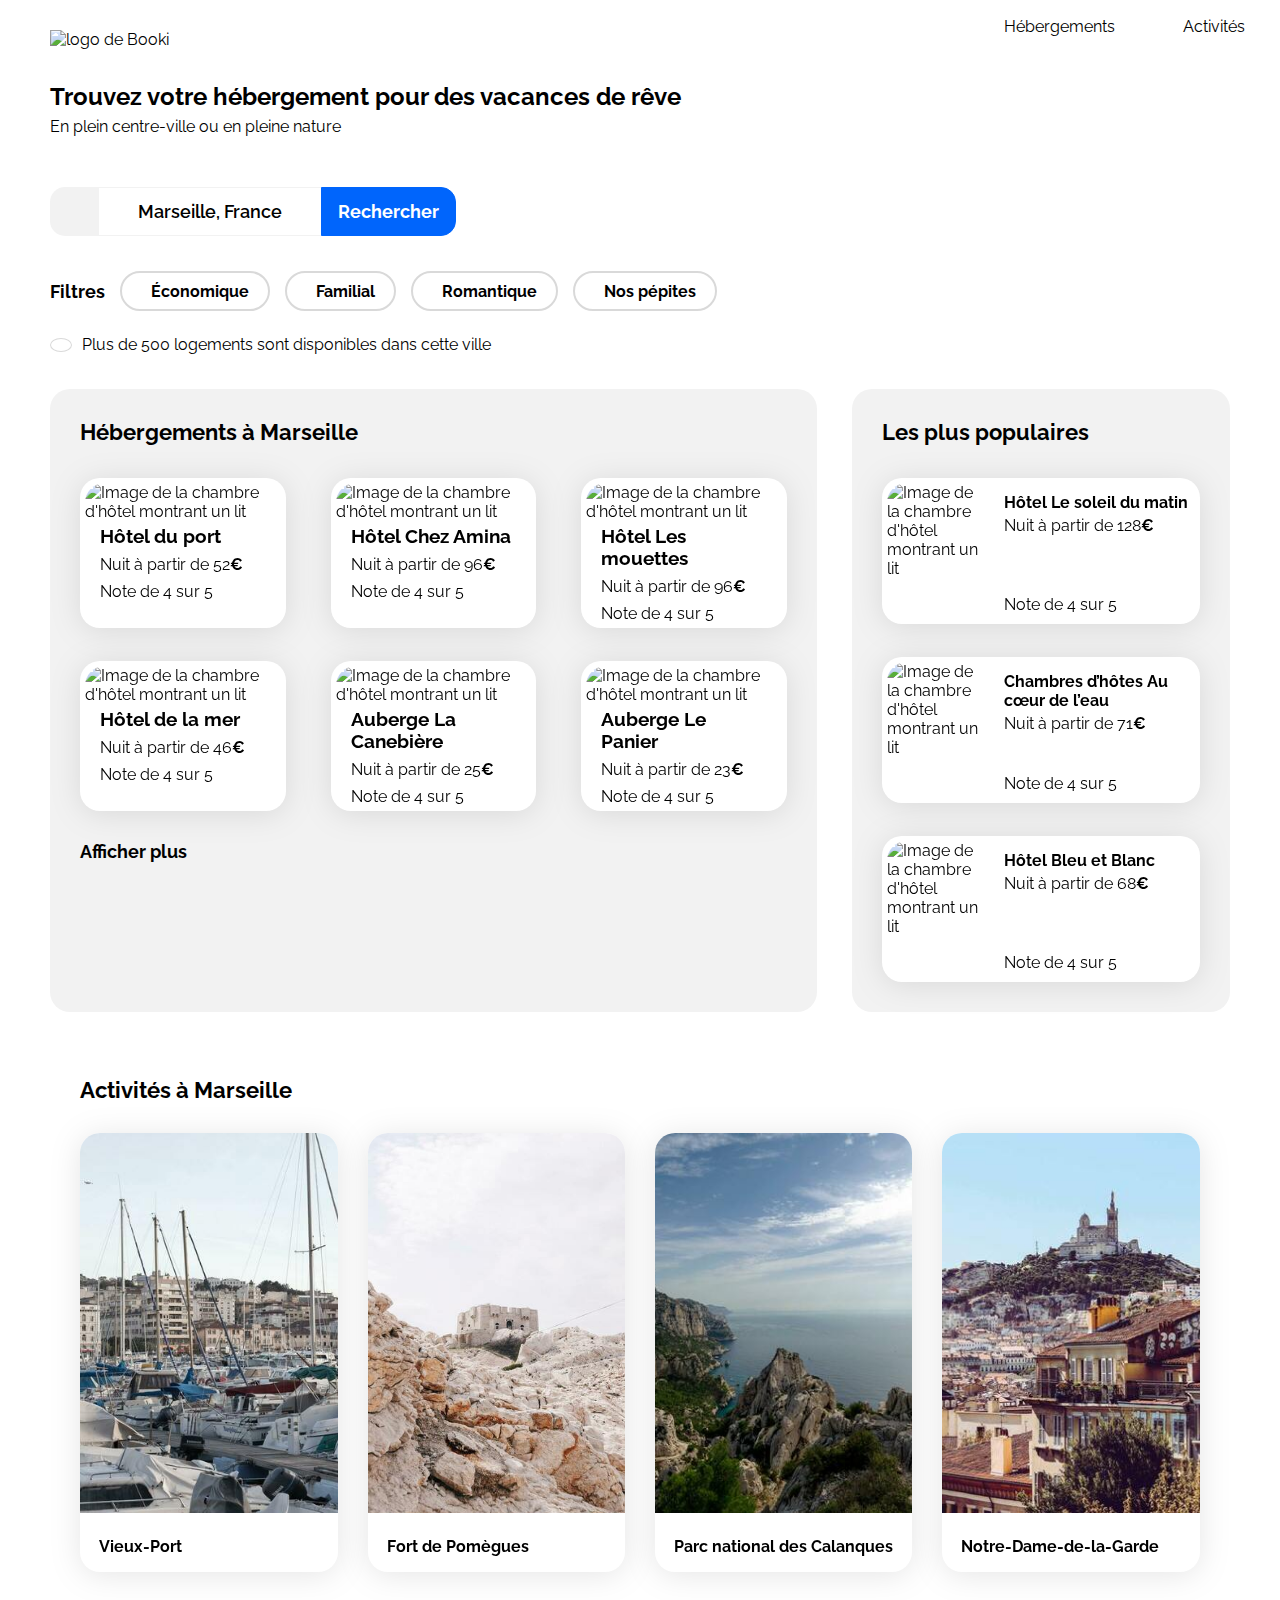
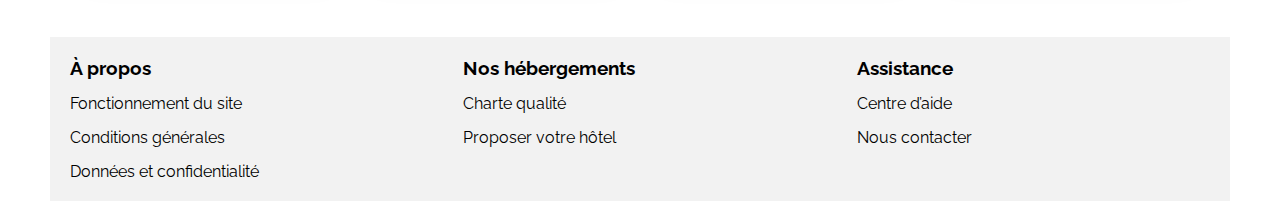
==== commit 2d67ed39: "fix a content" ====
--- a/index.html
+++ b/index.html
@@ -26,8 +26,8 @@
         <img class="logo" src="images/logo/Booki.png" alt="logo de Booki" />
       </div>
       <nav>
-        <a href="#">Hébergements</a>
-        <a href="#">Activités</a>
+        <a href="#hebergements">Hébergements</a>
+        <a href="#activity">Activités</a>
       </nav>
     </header>
 
@@ -42,10 +42,7 @@
             <div class="main-search-bar">
               <form action="#" class="searchbar" id="hero-form">
                 <div class="search-bar-location">
-                  <i
-                    class="fa-solid fa-location-dot"
-                    style="color: #000000"
-                  ></i>
+                  <i class="fa-solid fa-location-dot"></i>
                 </div>
                 <div class="search-container">
                   <div class="search-bar">
@@ -60,10 +57,7 @@
                   <div class="search-button">
                     <button type="submit" class="search-bar-button">
                       <span>Rechercher</span>
-                      <i
-                        class="fa-solid fa-magnifying-glass"
-                        style="color: white"
-                      ></i>
+                      <i class="fa-solid fa-magnifying-glass"></i>
                     </button>
                   </div>
                 </div>
@@ -72,193 +66,206 @@
             <div class="filter">
               <h2>Filtres</h2>
               <div class="filter-element">
-                <i
-                  class="fa-solid fa-money-bill-wave"
-                  style="color: #0065fc"
-                ></i>
+                <i class="fa-solid fa-money-bill-wave"></i>
                 <p><strong>Économique</strong></p>
               </div>
               <div class="filter-element">
-                <i class="fa-solid fa-person" style="color: #0065fc"></i>
+                <i class="fa-solid fa-person"></i>
                 <p><strong>Familial</strong></p>
               </div>
               <div class="filter-element">
-                <i class="fa-solid fa-heart" style="color: #0065fc"></i>
+                <i class="fa-solid fa-heart"></i>
                 <p><strong>Romantique</strong></p>
               </div>
               <div class="filter-element">
-                <i class="fa-solid fa-fire" style="color: #0065fc"></i>
+                <i class="fa-solid fa-fire"></i>
                 <p><strong>Nos pépites</strong></p>
               </div>
             </div>
           </div>
           <div class="filter-end">
-            <i class="fa-solid fa-info" style="color: #0065fc"></i>
+            <i class="fa-solid fa-info"></i>
             <p>Plus de 500 logements sont disponibles dans cette ville</p>
           </div>
         </section>
 
         <div class="hebergements-and-populaires">
-          <section class="hebergements">
+          <section id="hebergements" class="hebergements">
             <div class="hebergements-title">
               <h2 class="section-title">Hébergements à Marseille</h2>
             </div>
+
             <div class="hebergements-card">
               <article class="card">
-                <img
-                  src="./images/hebergements/fred-kleber.jpg"
-                  alt="Image de la chambre d'hôtel montrant un lit"
-                />
-                <div class="card-content">
-                  <div class="card-txt">
-                    <h3 class="hebergements-card-title">Hôtel du port</h3>
-                    <p class="hebergements-card-subtitle">
-                      Nuit à partir de 52<span class="euro">€</span>
-                    </p>
-                  </div>
-                  <div class="hebergements-card-rating">
-                    <i class="fa-xs fa-solid fa-star" aria-hidden="true"></i>
-                    <i class="fa-xs fa-solid fa-star" aria-hidden="true"></i>
-                    <i class="fa-xs fa-solid fa-star" aria-hidden="true"></i>
-                    <i class="fa-xs fa-solid fa-star" aria-hidden="true"></i>
-                    <i
-                      class="fa-xs fa-solid fa-star neutral-star"
-                      aria-hidden="true"
-                    ></i>
-                    <span class="sr-only">Note de 4 sur 5</span>
-                  </div>
-                </div>
-              </article>
-
-              <article class="card">
-                <img
-                  src="./images/hebergements/febrian-zakaria.jpg"
-                  alt="Image de la chambre d'hôtel montrant un lit"
-                />
-                <div class="card-content">
-                  <div class="card-txt">
-                    <h3 class="hebergements-card-title">Hôtel Chez Amina</h3>
-                    <p class="hebergements-card-subtitle">
-                      Nuit à partir de 96<span class="euro">€</span>
-                    </p>
-                  </div>
-                  <div class="hebergements-card-rating">
-                    <i class="fa-xs fa-solid fa-star" aria-hidden="true"></i>
-                    <i class="fa-xs fa-solid fa-star" aria-hidden="true"></i>
-                    <i class="fa-xs fa-solid fa-star" aria-hidden="true"></i>
-                    <i class="fa-xs fa-solid fa-star" aria-hidden="true"></i>
-                    <i
-                      class="fa-xs fa-solid fa-star neutral-star"
-                      aria-hidden="true"
-                    ></i>
-                    <span class="sr-only">Note de 4 sur 5</span>
-                  </div>
-                </div>
-              </article>
-              <article class="card">
-                <img
-                  src="./images/hebergements/reisetopia.jpg"
-                  alt="Image de la chambre d'hôtel montrant un lit"
-                />
-                <div class="card-content">
-                  <div class="card-txt">
-                    <h3 class="hebergements-card-title">Hôtel Les mouettes</h3>
-                    <p class="hebergements-card-subtitle">
-                      Nuit à partir de 96<span class="euro">€</span>
-                    </p>
-                  </div>
-                  <div class="hebergements-card-rating">
-                    <i class="fa-xs fa-solid fa-star" aria-hidden="true"></i>
-                    <i class="fa-xs fa-solid fa-star" aria-hidden="true"></i>
-                    <i class="fa-xs fa-solid fa-star" aria-hidden="true"></i>
-                    <i class="fa-xs fa-solid fa-star" aria-hidden="true"></i>
-                    <i
-                      class="fa-xs fa-solid fa-star neutral-star"
-                      aria-hidden="true"
-                    ></i>
-                    <span class="sr-only">Note de 4 sur 5</span>
-                  </div>
-                </div>
-              </article>
-              <article class="card">
-                <img
-                  src="./images/hebergements/annie-spratt.jpg"
-                  alt="Image de la chambre d'hôtel montrant un lit"
-                />
-                <div class="card-content">
-                  <div class="card-txt">
-                    <h3 class="hebergements-card-title">Hôtel de la mer</h3>
-                    <p class="hebergements-card-subtitle">
-                      Nuit à partir de 46<span class="euro">€</span>
-                    </p>
-                  </div>
-                  <div class="hebergements-card-rating">
-                    <i class="fa-xs fa-solid fa-star" aria-hidden="true"></i>
-                    <i class="fa-xs fa-solid fa-star" aria-hidden="true"></i>
-                    <i class="fa-xs fa-solid fa-star" aria-hidden="true"></i>
-                    <i class="fa-xs fa-solid fa-star" aria-hidden="true"></i>
-                    <i
-                      class="fa-xs fa-solid fa-star neutral-star"
-                      aria-hidden="true"
-                    ></i>
-                    <span class="sr-only">Note de 4 sur 5</span>
-                  </div>
-                </div>
-              </article>
-              <article class="card">
-                <img
-                  src="./images/hebergements/marcus-loke.jpg"
-                  alt="Image de la chambre d'hôtel montrant un lit"
-                />
-                <div class="card-content">
-                  <div class="card-txt">
-                    <h3 class="hebergements-card-title">
-                      Auberge La Canebière
-                    </h3>
-                    <p class="hebergements-card-subtitle">
-                      Nuit à partir de 25<span class="euro">€</span>
-                    </p>
-                  </div>
-                  <div class="hebergements-card-rating">
-                    <i class="fa-xs fa-solid fa-star" aria-hidden="true"></i>
-                    <i class="fa-xs fa-solid fa-star" aria-hidden="true"></i>
-                    <i class="fa-xs fa-solid fa-star" aria-hidden="true"></i>
-                    <i class="fa-xs fa-solid fa-star" aria-hidden="true"></i>
-                    <i
-                      class="fa-xs fa-solid fa-star neutral-star"
-                      aria-hidden="true"
-                    ></i>
-                    <span class="sr-only">Note de 4 sur 5</span>
-                  </div>
-                </div>
-              </article>
-              <article class="card">
-                <img
-                  src="./images/hebergements/nicate-lee.jpg"
-                  alt="Image de la chambre d'hôtel montrant un lit"
-                />
-                <div class="card-content">
-                  <div class="card-txt">
-                    <h3 class="hebergements-card-title">Auberge Le Panier</h3>
-                    <p class="hebergements-card-subtitle">
-                      Nuit à partir de 23<span class="euro">€</span>
-                    </p>
-                  </div>
-                  <div class="hebergements-card-rating">
-                    <i class="fa-xs fa-solid fa-star" aria-hidden="true"></i>
-                    <i class="fa-xs fa-solid fa-star" aria-hidden="true"></i>
-                    <i class="fa-xs fa-solid fa-star" aria-hidden="true"></i>
-                    <i class="fa-xs fa-solid fa-star" aria-hidden="true"></i>
-                    <i
-                      class="fa-xs fa-solid fa-star neutral-star"
-                      aria-hidden="true"
-                    ></i>
-                    <span class="sr-only">Note de 4 sur 5</span>
-                  </div>
-                </div>
-              </article>
-
-              <a class="more">Afficher plus</a>
+                <a href="#">
+                  <img
+                    src="./images/hebergements/fred-kleber.jpg"
+                    alt="Image de la chambre d'hôtel montrant un lit"
+                  />
+                  <div class="card-content">
+                    <div class="card-txt">
+                      <h3 class="hebergements-card-title">Hôtel du port</h3>
+                      <p class="hebergements-card-subtitle">
+                        Nuit à partir de 52<span class="euro">€</span>
+                      </p>
+                    </div>
+                    <div class="hebergements-card-rating">
+                      <i class="fa-xs fa-solid fa-star" aria-hidden="true"></i>
+                      <i class="fa-xs fa-solid fa-star" aria-hidden="true"></i>
+                      <i class="fa-xs fa-solid fa-star" aria-hidden="true"></i>
+                      <i class="fa-xs fa-solid fa-star" aria-hidden="true"></i>
+                      <i
+                        class="fa-xs fa-solid fa-star neutral-star"
+                        aria-hidden="true"
+                      ></i>
+                      <span class="sr-only">Note de 4 sur 5</span>
+                    </div>
+                  </div>
+                </a>
+              </article>
+
+              <article class="card">
+                <a href="#">
+                  <img
+                    src="./images/hebergements/febrian-zakaria.jpg"
+                    alt="Image de la chambre d'hôtel montrant un lit"
+                  />
+                  <div class="card-content">
+                    <div class="card-txt">
+                      <h3 class="hebergements-card-title">Hôtel Chez Amina</h3>
+                      <p class="hebergements-card-subtitle">
+                        Nuit à partir de 96<span class="euro">€</span>
+                      </p>
+                    </div>
+                    <div class="hebergements-card-rating">
+                      <i class="fa-xs fa-solid fa-star" aria-hidden="true"></i>
+                      <i class="fa-xs fa-solid fa-star" aria-hidden="true"></i>
+                      <i class="fa-xs fa-solid fa-star" aria-hidden="true"></i>
+                      <i class="fa-xs fa-solid fa-star" aria-hidden="true"></i>
+                      <i
+                        class="fa-xs fa-solid fa-star neutral-star"
+                        aria-hidden="true"
+                      ></i>
+                      <span class="sr-only">Note de 4 sur 5</span>
+                    </div>
+                  </div>
+                </a>
+              </article>
+              <article class="card">
+                <a href="#">
+                  <img
+                    src="./images/hebergements/reisetopia.jpg"
+                    alt="Image de la chambre d'hôtel montrant un lit"
+                  />
+                  <div class="card-content">
+                    <div class="card-txt">
+                      <h3 class="hebergements-card-title">
+                        Hôtel Les mouettes
+                      </h3>
+                      <p class="hebergements-card-subtitle">
+                        Nuit à partir de 96<span class="euro">€</span>
+                      </p>
+                    </div>
+                    <div class="hebergements-card-rating">
+                      <i class="fa-xs fa-solid fa-star" aria-hidden="true"></i>
+                      <i class="fa-xs fa-solid fa-star" aria-hidden="true"></i>
+                      <i class="fa-xs fa-solid fa-star" aria-hidden="true"></i>
+                      <i class="fa-xs fa-solid fa-star" aria-hidden="true"></i>
+                      <i
+                        class="fa-xs fa-solid fa-star neutral-star"
+                        aria-hidden="true"
+                      ></i>
+                      <span class="sr-only">Note de 4 sur 5</span>
+                    </div>
+                  </div>
+                </a>
+              </article>
+              <article class="card">
+                <a href="#">
+                  <img
+                    src="./images/hebergements/annie-spratt.jpg"
+                    alt="Image de la chambre d'hôtel montrant un lit"
+                  />
+                  <div class="card-content">
+                    <div class="card-txt">
+                      <h3 class="hebergements-card-title">Hôtel de la mer</h3>
+                      <p class="hebergements-card-subtitle">
+                        Nuit à partir de 46<span class="euro">€</span>
+                      </p>
+                    </div>
+                    <div class="hebergements-card-rating">
+                      <i class="fa-xs fa-solid fa-star" aria-hidden="true"></i>
+                      <i class="fa-xs fa-solid fa-star" aria-hidden="true"></i>
+                      <i class="fa-xs fa-solid fa-star" aria-hidden="true"></i>
+                      <i class="fa-xs fa-solid fa-star" aria-hidden="true"></i>
+                      <i
+                        class="fa-xs fa-solid fa-star neutral-star"
+                        aria-hidden="true"
+                      ></i>
+                      <span class="sr-only">Note de 4 sur 5</span>
+                    </div>
+                  </div>
+                </a>
+              </article>
+              <article class="card">
+                <a href="#">
+                  <img
+                    src="./images/hebergements/marcus-loke.jpg"
+                    alt="Image de la chambre d'hôtel montrant un lit"
+                  />
+                  <div class="card-content">
+                    <div class="card-txt">
+                      <h3 class="hebergements-card-title">
+                        Auberge La Canebière
+                      </h3>
+                      <p class="hebergements-card-subtitle">
+                        Nuit à partir de 25<span class="euro">€</span>
+                      </p>
+                    </div>
+                    <div class="hebergements-card-rating">
+                      <i class="fa-xs fa-solid fa-star" aria-hidden="true"></i>
+                      <i class="fa-xs fa-solid fa-star" aria-hidden="true"></i>
+                      <i class="fa-xs fa-solid fa-star" aria-hidden="true"></i>
+                      <i class="fa-xs fa-solid fa-star" aria-hidden="true"></i>
+                      <i
+                        class="fa-xs fa-solid fa-star neutral-star"
+                        aria-hidden="true"
+                      ></i>
+                      <span class="sr-only">Note de 4 sur 5</span>
+                    </div>
+                  </div>
+                </a>
+              </article>
+              <article class="card">
+                <a href="#">
+                  <img
+                    src="./images/hebergements/nicate-lee.jpg"
+                    alt="Image de la chambre d'hôtel montrant un lit"
+                  />
+                  <div class="card-content">
+                    <div class="card-txt">
+                      <h3 class="hebergements-card-title">Auberge Le Panier</h3>
+                      <p class="hebergements-card-subtitle">
+                        Nuit à partir de 23<span class="euro">€</span>
+                      </p>
+                    </div>
+                    <div class="hebergements-card-rating">
+                      <i class="fa-xs fa-solid fa-star" aria-hidden="true"></i>
+                      <i class="fa-xs fa-solid fa-star" aria-hidden="true"></i>
+                      <i class="fa-xs fa-solid fa-star" aria-hidden="true"></i>
+                      <i class="fa-xs fa-solid fa-star" aria-hidden="true"></i>
+                      <i
+                        class="fa-xs fa-solid fa-star neutral-star"
+                        aria-hidden="true"
+                      ></i>
+                      <span class="sr-only">Note de 4 sur 5</span>
+                    </div>
+                  </div>
+                </a>
+              </article>
+            </div>
+            <div class="more">
+              <a href="#">Afficher plus</a>
             </div>
           </section>
           <section class="populaires">
@@ -267,135 +274,149 @@
               <i class="fa-solid fa-chart-line" aria-hidden="true"></i>
             </div>
             <div class="populaires-cards">
-              <article class="card">
-                <img
-                  src="./images/hebergements/emile-guillemot.jpg"
-                  alt="Image de la chambre d'hôtel montrant un lit"
-                />
-                <div class="card-content">
-                  <div class="card-txt">
-                    <h3 class="card-title">Hôtel Le soleil du matin</h3>
-                    <p class="card-subtitle">
-                      Nuit à partir de 128<span class="euro">€</span>
-                    </p>
-                  </div>
-                  <div class="card-rating">
-                    <i class="fa-xs fa-solid fa-star" aria-hidden="true"></i>
-                    <i class="fa-xs fa-solid fa-star" aria-hidden="true"></i>
-                    <i class="fa-xs fa-solid fa-star" aria-hidden="true"></i>
-                    <i class="fa-xs fa-solid fa-star" aria-hidden="true"></i>
-                    <i
-                      class="fa-xs fa-solid fa-star neutral-star"
-                      aria-hidden="true"
-                    ></i>
-                    <span class="sr-only">Note de 4 sur 5</span>
-                  </div>
-                </div>
-              </article>
-              <article class="card">
-                <img
-                  src="./images/hebergements/aw-creative.jpg"
-                  alt="Image de la chambre d'hôtel montrant un lit"
-                />
-                <div class="card-content">
-                  <div class="card-txt">
-                    <h3 class="card-title">
-                      Chambres d’hôtes Au cœur de l’eau
-                    </h3>
-                    <p class="card-subtitle">
-                      Nuit à partir de 71<span class="euro">€</span>
-                    </p>
-                  </div>
-                  <div class="card-rating">
-                    <i class="fa-xs fa-solid fa-star" aria-hidden="true"></i>
-                    <i class="fa-xs fa-solid fa-star" aria-hidden="true"></i>
-                    <i class="fa-xs fa-solid fa-star" aria-hidden="true"></i>
-                    <i class="fa-xs fa-solid fa-star" aria-hidden="true"></i>
-                    <i
-                      class="fa-xs fa-solid fa-star neutral-star"
-                      aria-hidden="true"
-                    ></i>
-                    <span class="sr-only">Note de 4 sur 5</span>
-                  </div>
-                </div>
-              </article>
-              <article class="card">
-                <img
-                  src="./images/hebergements/febrian-zakaria2.jpg"
-                  alt="Image de la chambre d'hôtel montrant un lit"
-                />
-                <div class="card-content">
-                  <div class="card-txt">
-                    <h3 class="card-title">Hôtel Bleu et Blanc</h3>
-                    <p class="card-subtitle">
-                      Nuit à partir de 68<span class="euro">€</span>
-                    </p>
-                  </div>
-                  <div class="card-rating">
-                    <i class="fa-xs fa-solid fa-star" aria-hidden="true"></i>
-                    <i class="fa-xs fa-solid fa-star" aria-hidden="true"></i>
-                    <i class="fa-xs fa-solid fa-star" aria-hidden="true"></i>
-                    <i class="fa-xs fa-solid fa-star" aria-hidden="true"></i>
-                    <i
-                      class="fa-xs fa-solid fa-star neutral-star"
-                      aria-hidden="true"
-                    ></i>
-                    <span class="sr-only">Note de 4 sur 5</span>
-                  </div>
-                </div>
-              </article>
+              <a href="#" class="card-href">
+                <article class="card">
+                  <img
+                    src="./images/hebergements/emile-guillemot.jpg"
+                    alt="Image de la chambre d'hôtel montrant un lit"
+                  />
+                  <div class="card-content">
+                    <div class="card-txt">
+                      <h3 class="card-title">Hôtel Le soleil du matin</h3>
+                      <p class="card-subtitle">
+                        Nuit à partir de 128<span class="euro">€</span>
+                      </p>
+                    </div>
+                    <div class="card-rating">
+                      <i class="fa-xs fa-solid fa-star" aria-hidden="true"></i>
+                      <i class="fa-xs fa-solid fa-star" aria-hidden="true"></i>
+                      <i class="fa-xs fa-solid fa-star" aria-hidden="true"></i>
+                      <i class="fa-xs fa-solid fa-star" aria-hidden="true"></i>
+                      <i
+                        class="fa-xs fa-solid fa-star neutral-star"
+                        aria-hidden="true"
+                      ></i>
+                      <span class="sr-only">Note de 4 sur 5</span>
+                    </div>
+                  </div>
+                </article>
+              </a>
+              <a href="#" class="card-href">
+                <article class="card">
+                  <img
+                    src="./images/hebergements/aw-creative.jpg"
+                    alt="Image de la chambre d'hôtel montrant un lit"
+                  />
+                  <div class="card-content">
+                    <div class="card-txt">
+                      <h3 class="card-title">
+                        Chambres d’hôtes Au cœur de l’eau
+                      </h3>
+                      <p class="card-subtitle">
+                        Nuit à partir de 71<span class="euro">€</span>
+                      </p>
+                    </div>
+                    <div class="card-rating">
+                      <i class="fa-xs fa-solid fa-star" aria-hidden="true"></i>
+                      <i class="fa-xs fa-solid fa-star" aria-hidden="true"></i>
+                      <i class="fa-xs fa-solid fa-star" aria-hidden="true"></i>
+                      <i class="fa-xs fa-solid fa-star" aria-hidden="true"></i>
+                      <i
+                        class="fa-xs fa-solid fa-star neutral-star"
+                        aria-hidden="true"
+                      ></i>
+                      <span class="sr-only">Note de 4 sur 5</span>
+                    </div>
+                  </div>
+                </article>
+              </a>
+              <a href="#" class="card-href">
+                <article class="card">
+                  <img
+                    src="./images/hebergements/febrian-zakaria2.jpg"
+                    alt="Image de la chambre d'hôtel montrant un lit"
+                  />
+                  <div class="card-content">
+                    <div class="card-txt">
+                      <h3 class="card-title">Hôtel Bleu et Blanc</h3>
+                      <p class="card-subtitle">
+                        Nuit à partir de 68<span class="euro">€</span>
+                      </p>
+                    </div>
+                    <div class="card-rating">
+                      <i class="fa-xs fa-solid fa-star" aria-hidden="true"></i>
+                      <i class="fa-xs fa-solid fa-star" aria-hidden="true"></i>
+                      <i class="fa-xs fa-solid fa-star" aria-hidden="true"></i>
+                      <i class="fa-xs fa-solid fa-star" aria-hidden="true"></i>
+                      <i
+                        class="fa-xs fa-solid fa-star neutral-star"
+                        aria-hidden="true"
+                      ></i>
+                      <span class="sr-only">Note de 4 sur 5</span>
+                    </div>
+                  </div>
+                </article>
+              </a>
             </div>
           </section>
         </div>
-        <div class="activity">
+        <div id="activity" class="activity">
           <section class="activity-marseille">
             <div class="activity-title">
               <h2 class="section-title">Activités à Marseille</h2>
             </div>
             <div class="div-activity-card">
               <article class="activity-card">
-                <img
-                  src="./images/activites/reno-laithienne.jpg"
-                  alt="Image de la chambre d'hôtel montrant un lit"
-                />
-                <div class="card-content">
-                  <div class="card-txt">
-                    <h3 class="card-title">Vieux-Port</h3>
-                  </div>
-                </div>
+                <a href="#">
+                  <img
+                    src="./images/activites/vieux-port.jpg"
+                    alt="Image de l'activité montrant le vieux port"
+                  />
+                  <div class="card-content">
+                    <div class="card-txt">
+                      <h3 class="card-title">Vieux-Port</h3>
+                    </div>
+                  </div>
+                </a>
               </article>
               <article class="activity-card">
-                <img
-                  src="./images/activites/paul-hermann.jpg"
-                  alt="Image de la chambre d'hôtel montrant un lit"
-                />
-                <div class="card-content">
-                  <div class="card-txt">
-                    <h3 class="card-title">Fort de Pomègues</h3>
-                  </div>
-                </div>
+                <a href="#">
+                  <img
+                    src="./images/activites/Fort-de-promégues.jpg"
+                    alt="Image de l'activité montrant Fort de Promègues"
+                  />
+                  <div class="card-content">
+                    <div class="card-txt">
+                      <h3 class="card-title">Fort de Pomègues</h3>
+                    </div>
+                  </div>
+                </a>
               </article>
               <article class="activity-card">
-                <img
-                  src="./images/activites/kilyan-sockalingum.jpg"
-                  alt="Image de la chambre d'hôtel montrant un lit"
-                />
-                <div class="card-content">
-                  <div class="card-txt">
-                    <h3 class="card-title">Parc national des Calanques</h3>
-                  </div>
-                </div>
+                <a href="#">
+                  <img
+                    src="./images/activites/parc-national-calanques.jpg"
+                    alt="Image de l'activité montrant le parc national des Calanques"
+                  />
+                  <div class="card-content">
+                    <div class="card-txt">
+                      <h3 class="card-title">Parc national des Calanques</h3>
+                    </div>
+                  </div>
+                </a>
               </article>
               <article class="activity-card">
-                <img
-                  src="./images/activites/florian-wehde.jpg"
-                  alt="Image de la chambre d'hôtel montrant un lit"
-                />
-                <div class="card-content">
-                  <div class="card-txt">
-                    <h3 class="card-title">Notre-Dame-de-la-Garde</h3>
-                  </div>
-                </div>
+                <a href="#">
+                  <img
+                    src="./images/activites/Notre-Dame-de-la-Garde.jpg"
+                    alt="Image de l'activité montrant Notre-Dame-de-la-Garde"
+                  />
+                  <div class="card-content">
+                    <div class="card-txt">
+                      <h3 class="card-title">Notre-Dame-de-la-Garde</h3>
+                    </div>
+                  </div>
+                </a>
               </article>
             </div>
           </section>
--- a/css/style.css
+++ b/css/style.css
@@ -1,4 +1,10 @@
 /****** General ***********/
+*,
+*::before,
+*::after {
+  box-sizing: border-box;
+}
+
 * {
   font-family: "Raleway", sans-serif;
   padding: 0;
@@ -11,8 +17,22 @@
   --filter-bg-color: #deebff;
 }
 
+a {
+
+    text-decoration: none;
+    color: inherit;
+}
+
 .fa-solid {
   color: var(--main-color);
+}
+
+.fa-location-dot {
+    color: black;
+}
+
+.fa-magnifying-glass {
+    color: white;
 }
 
 body {
@@ -133,7 +153,6 @@
   align-items: center;
   border-right: none;
   justify-content: center;
-  box-shadow: 0px 4px 4px rgba(0, 0, 0, 0.25);
   z-index: 1;
 }
 
@@ -420,22 +439,26 @@
     width: 100%;
   }
 
-  .hebergements-card {
-    padding-right: 1.875rem;
-  }
   .populaires {
     width: 100%;
     margin-top: 50px;
   }
+
+.card-href {
+    width: 17.1667rem;
+}
 
   .populaires-cards {
     display: flex;
     flex-direction: row;
     justify-content: space-between;
+    gap: 1.25rem;
+    width: 100%;
+
   }
 
   .populaires-cards .card {
-    width: 30%;
+    width: 100%;
   }
 
   .populaires-cards .card-title {
@@ -445,6 +468,11 @@
   .populaires-cards .card-subtitle {
     font-size: 13px;
   }
+
+.populaires-cards .card-content {
+    width: 11.44444rem;
+    min-width: 1.44444rem;
+}
 
   .activity-card {
     height: 16.875rem;
@@ -563,7 +591,13 @@
   }
   .hebergements-and-populaires section {
     border-radius: 0;
-  }
+    padding: 1.88rem 1.25rem;
+  }
+
+  .card-href {
+    width: 100%;
+  }
+
   .populaires {
     order: -1;
     display: block;
@@ -602,10 +636,6 @@
     padding-bottom: 0;
   }
 
-  .activity-marseille {
-    padding: 0 1.88rem;
-  }
-
   .div-activity-card {
     display: block;
   }
@@ -634,3 +664,4 @@
     margin-top: 3.12rem;
   }
 }
+
